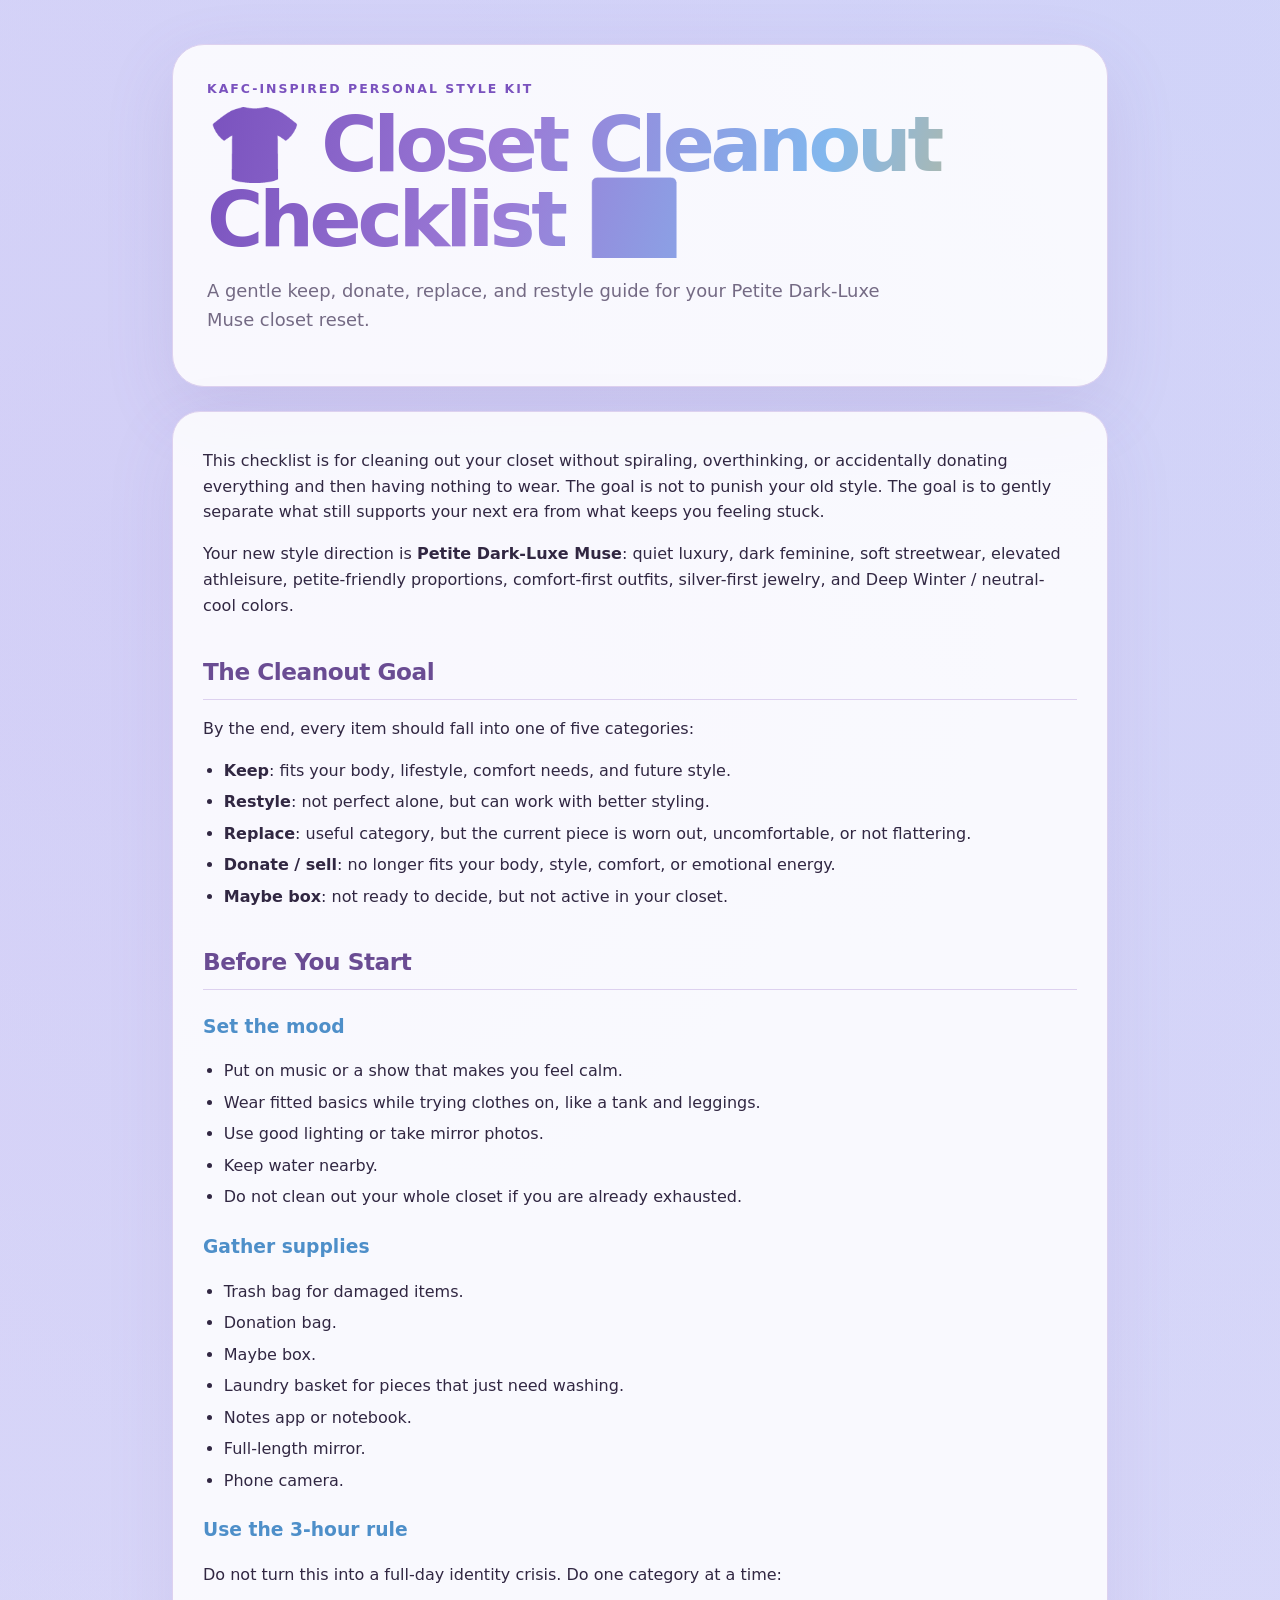
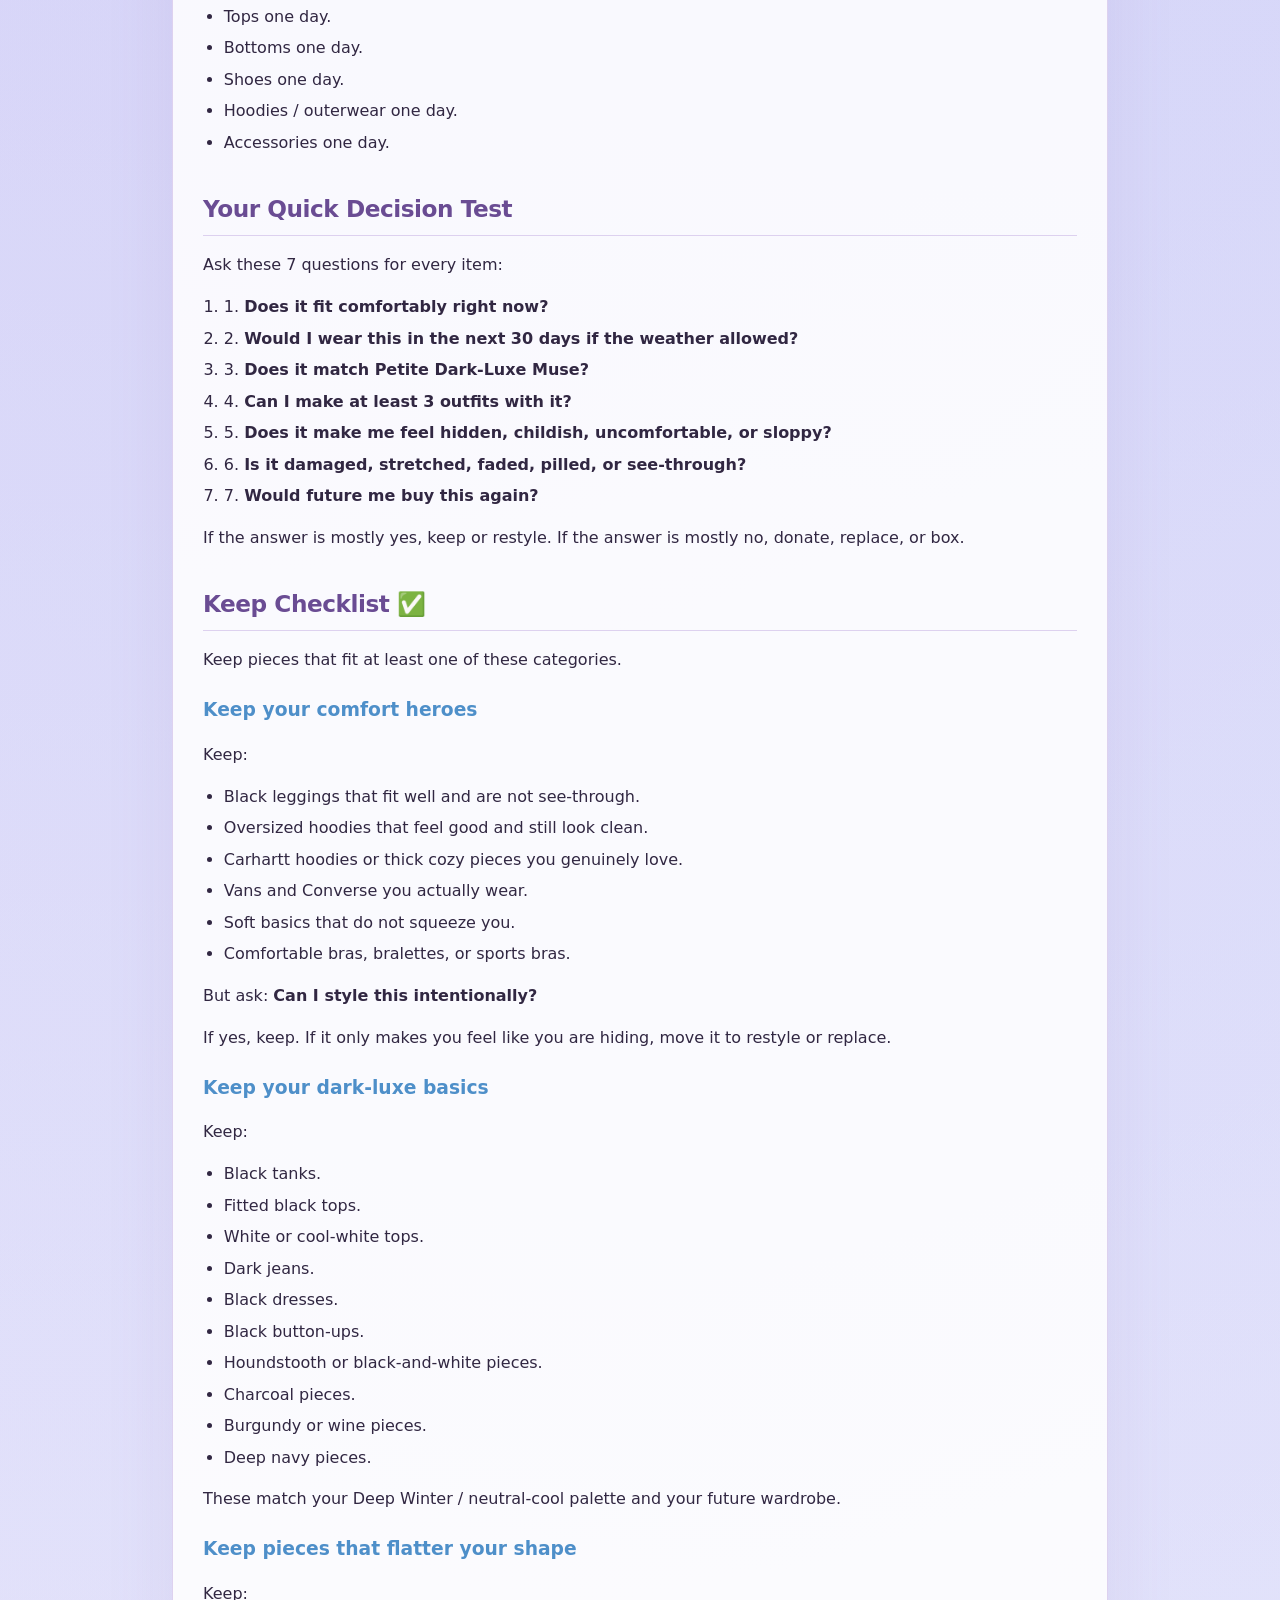
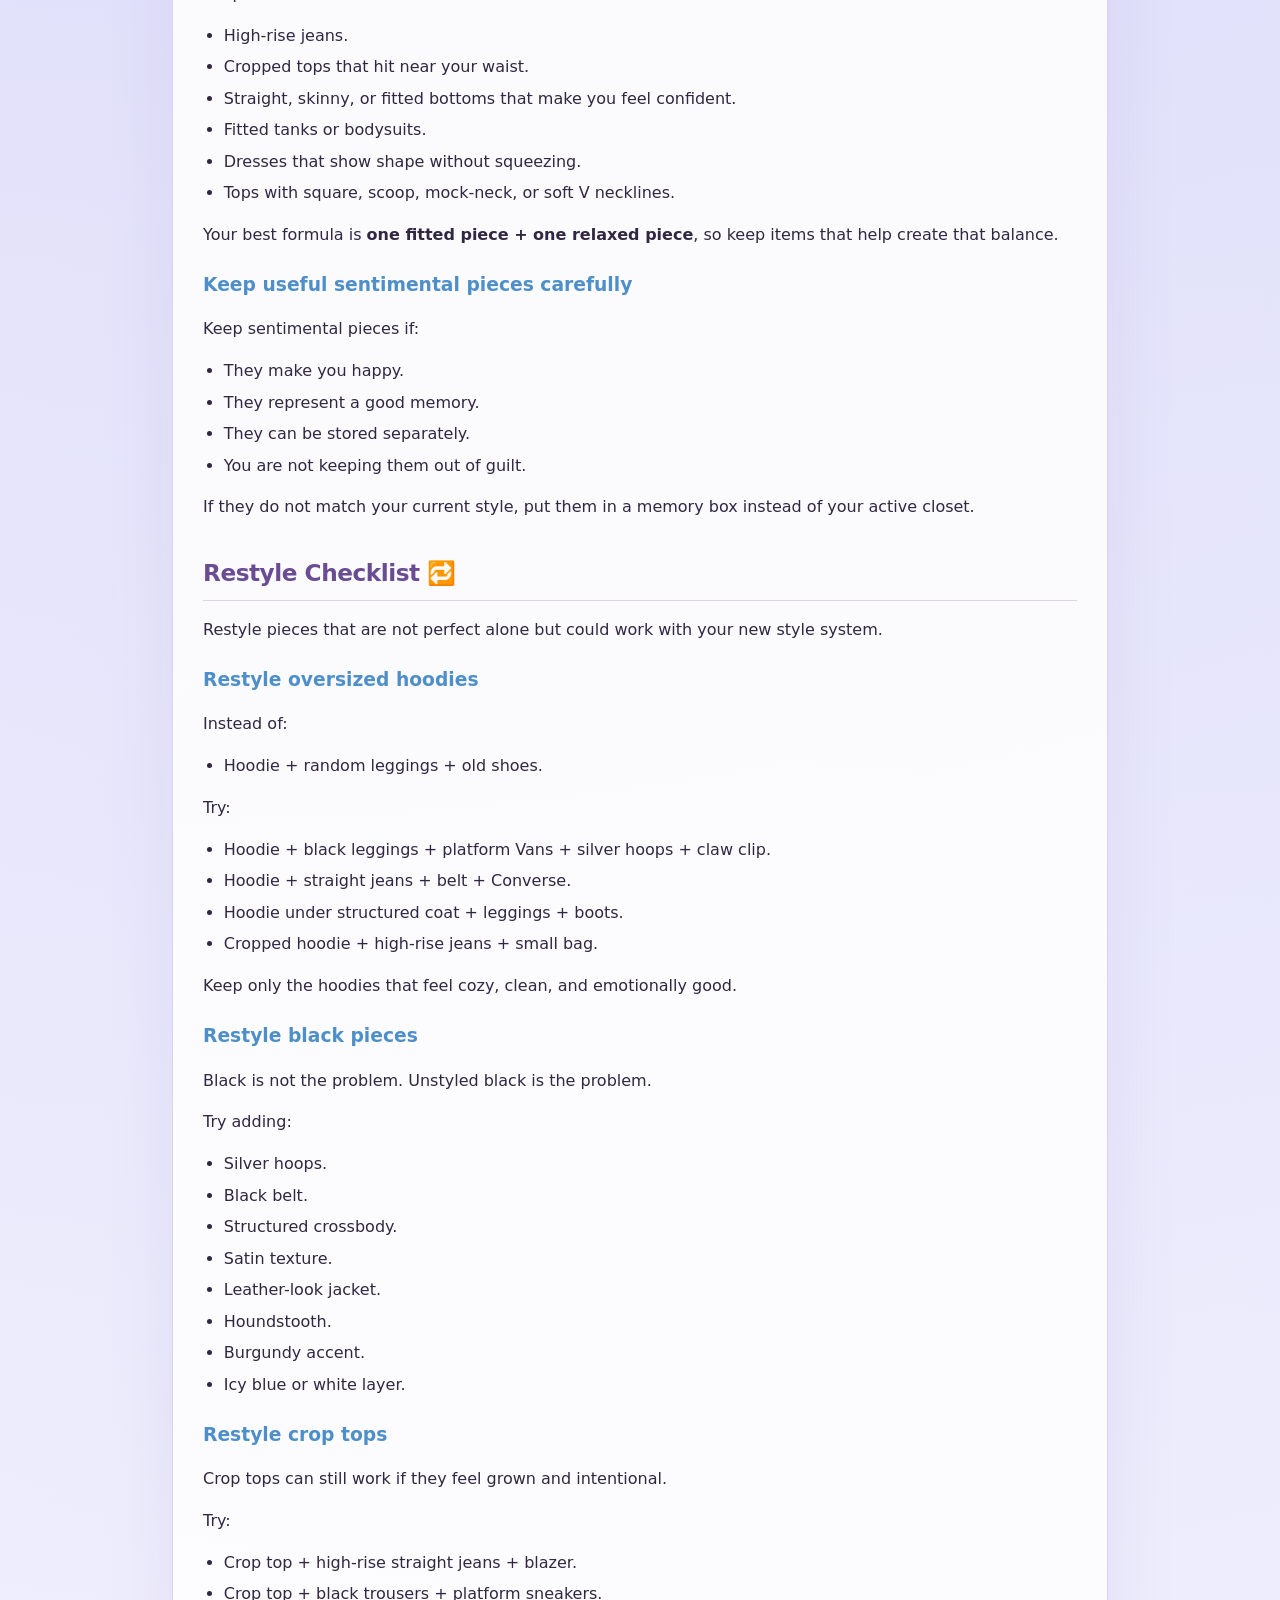
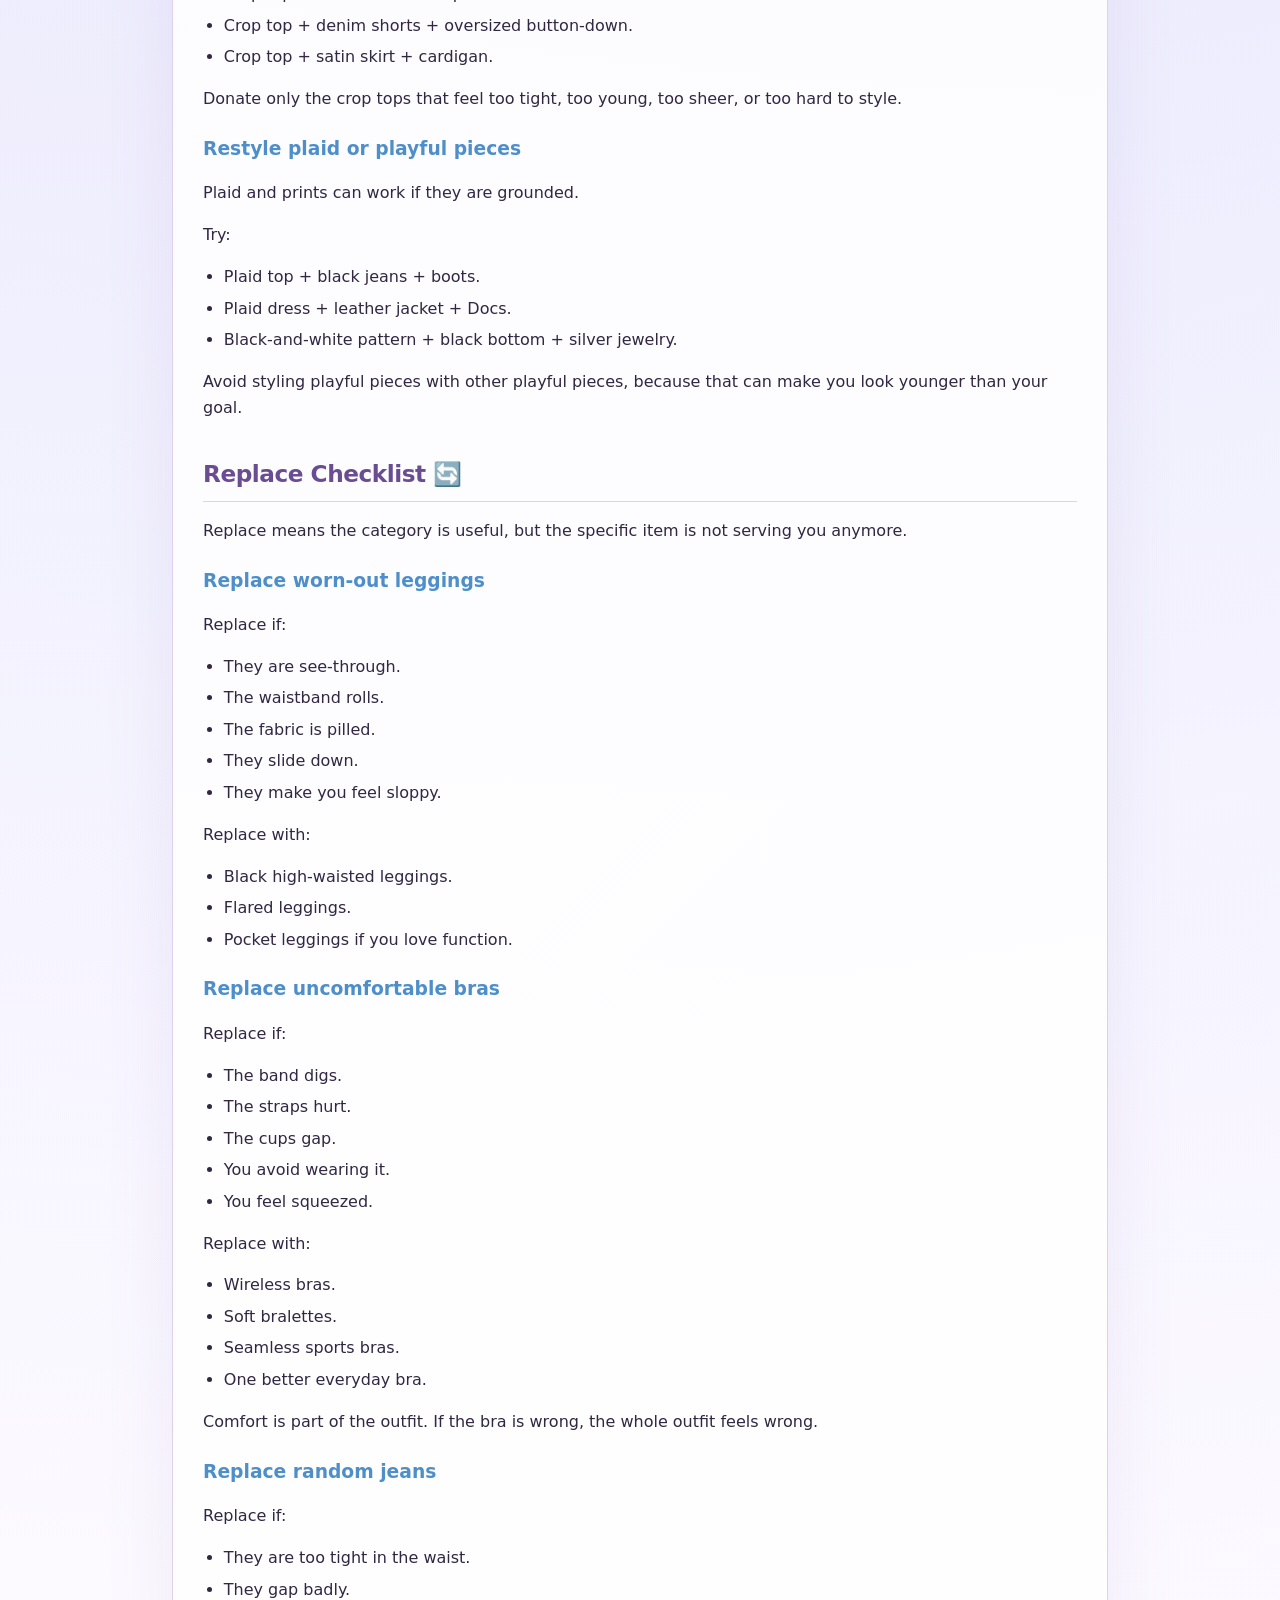
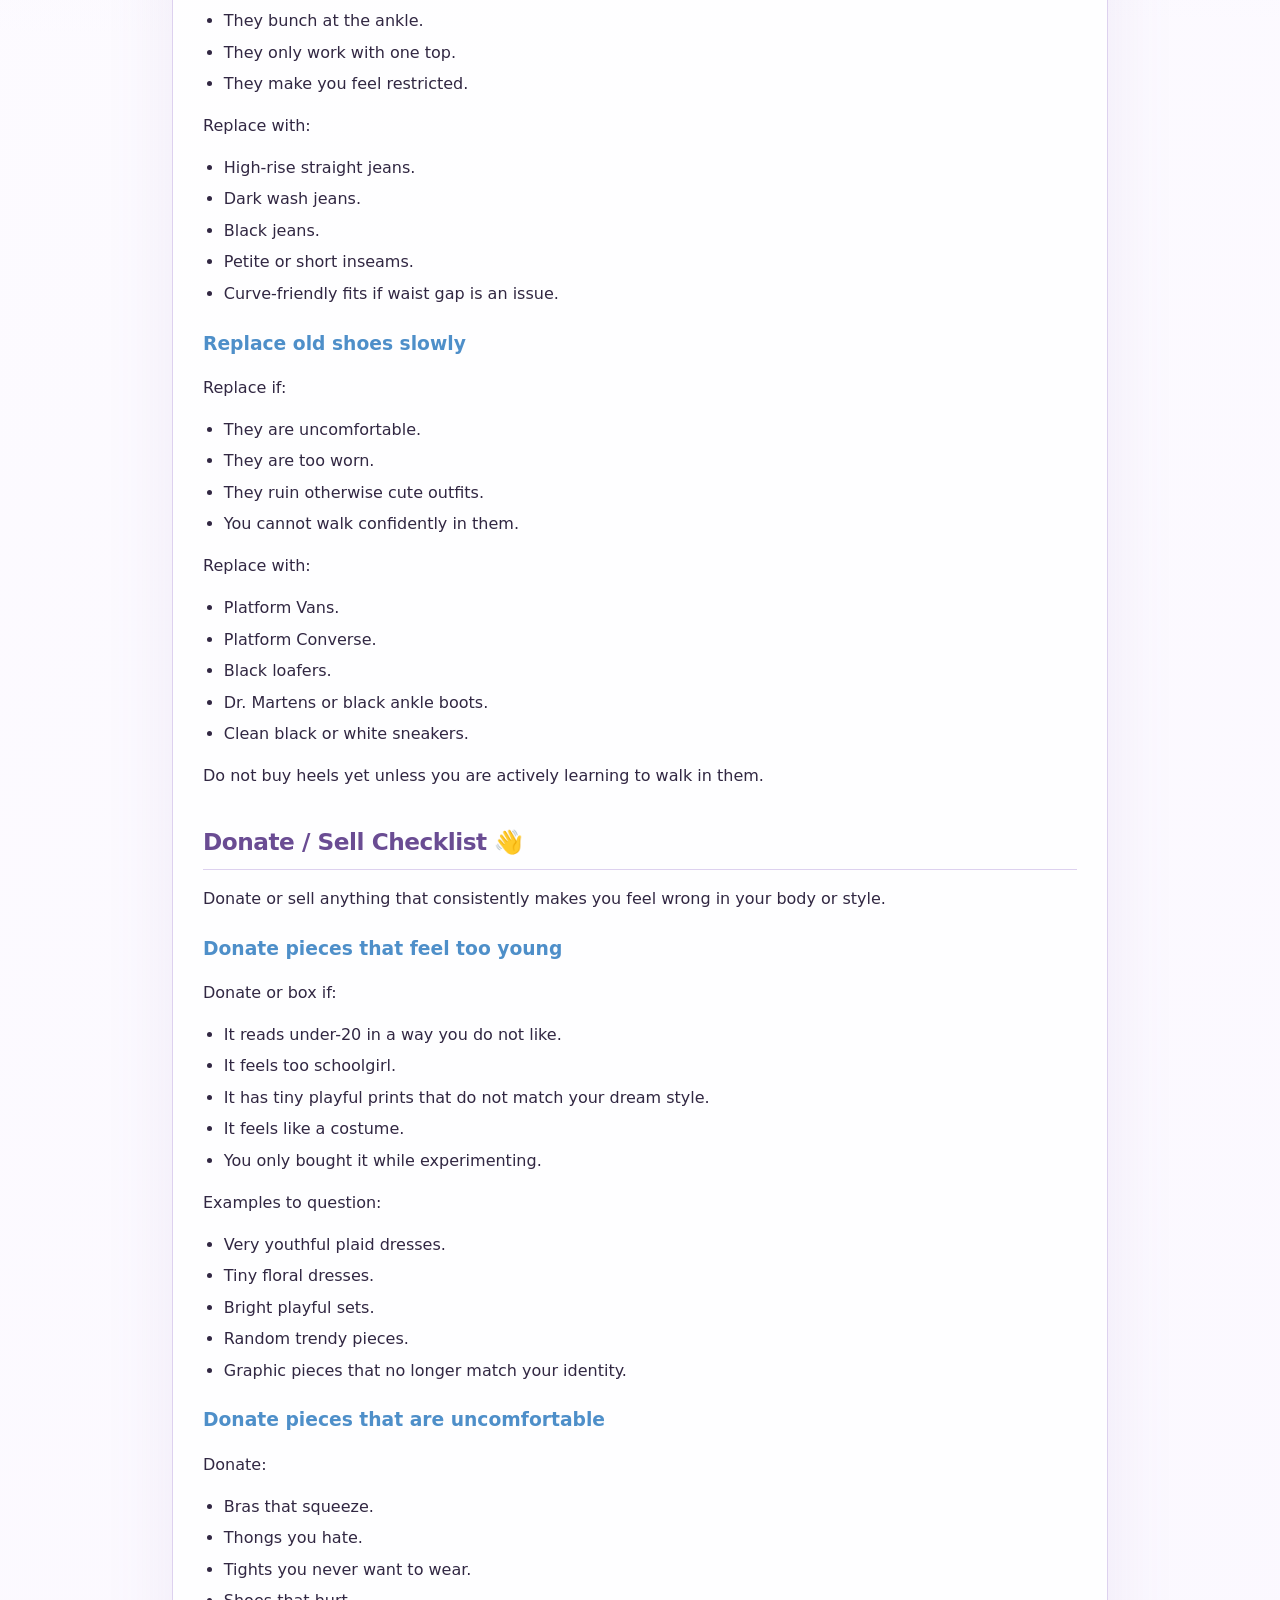
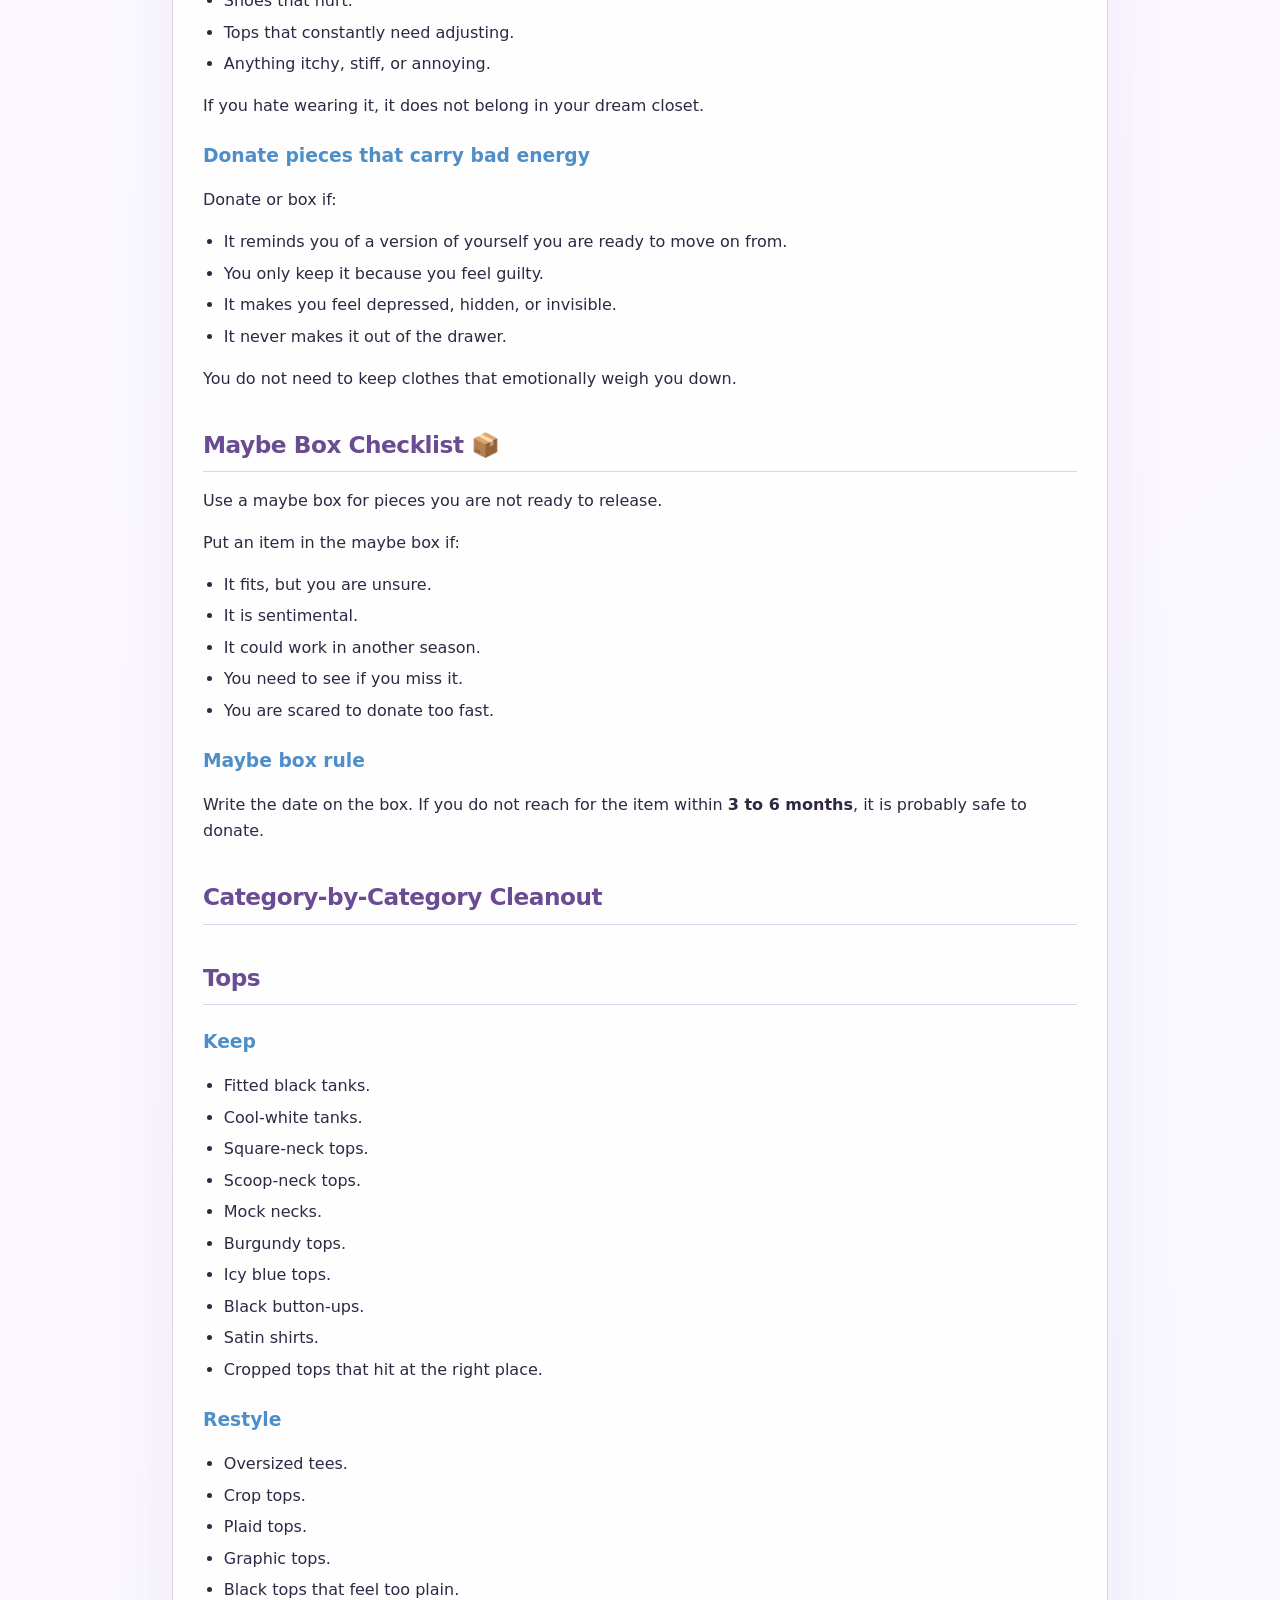
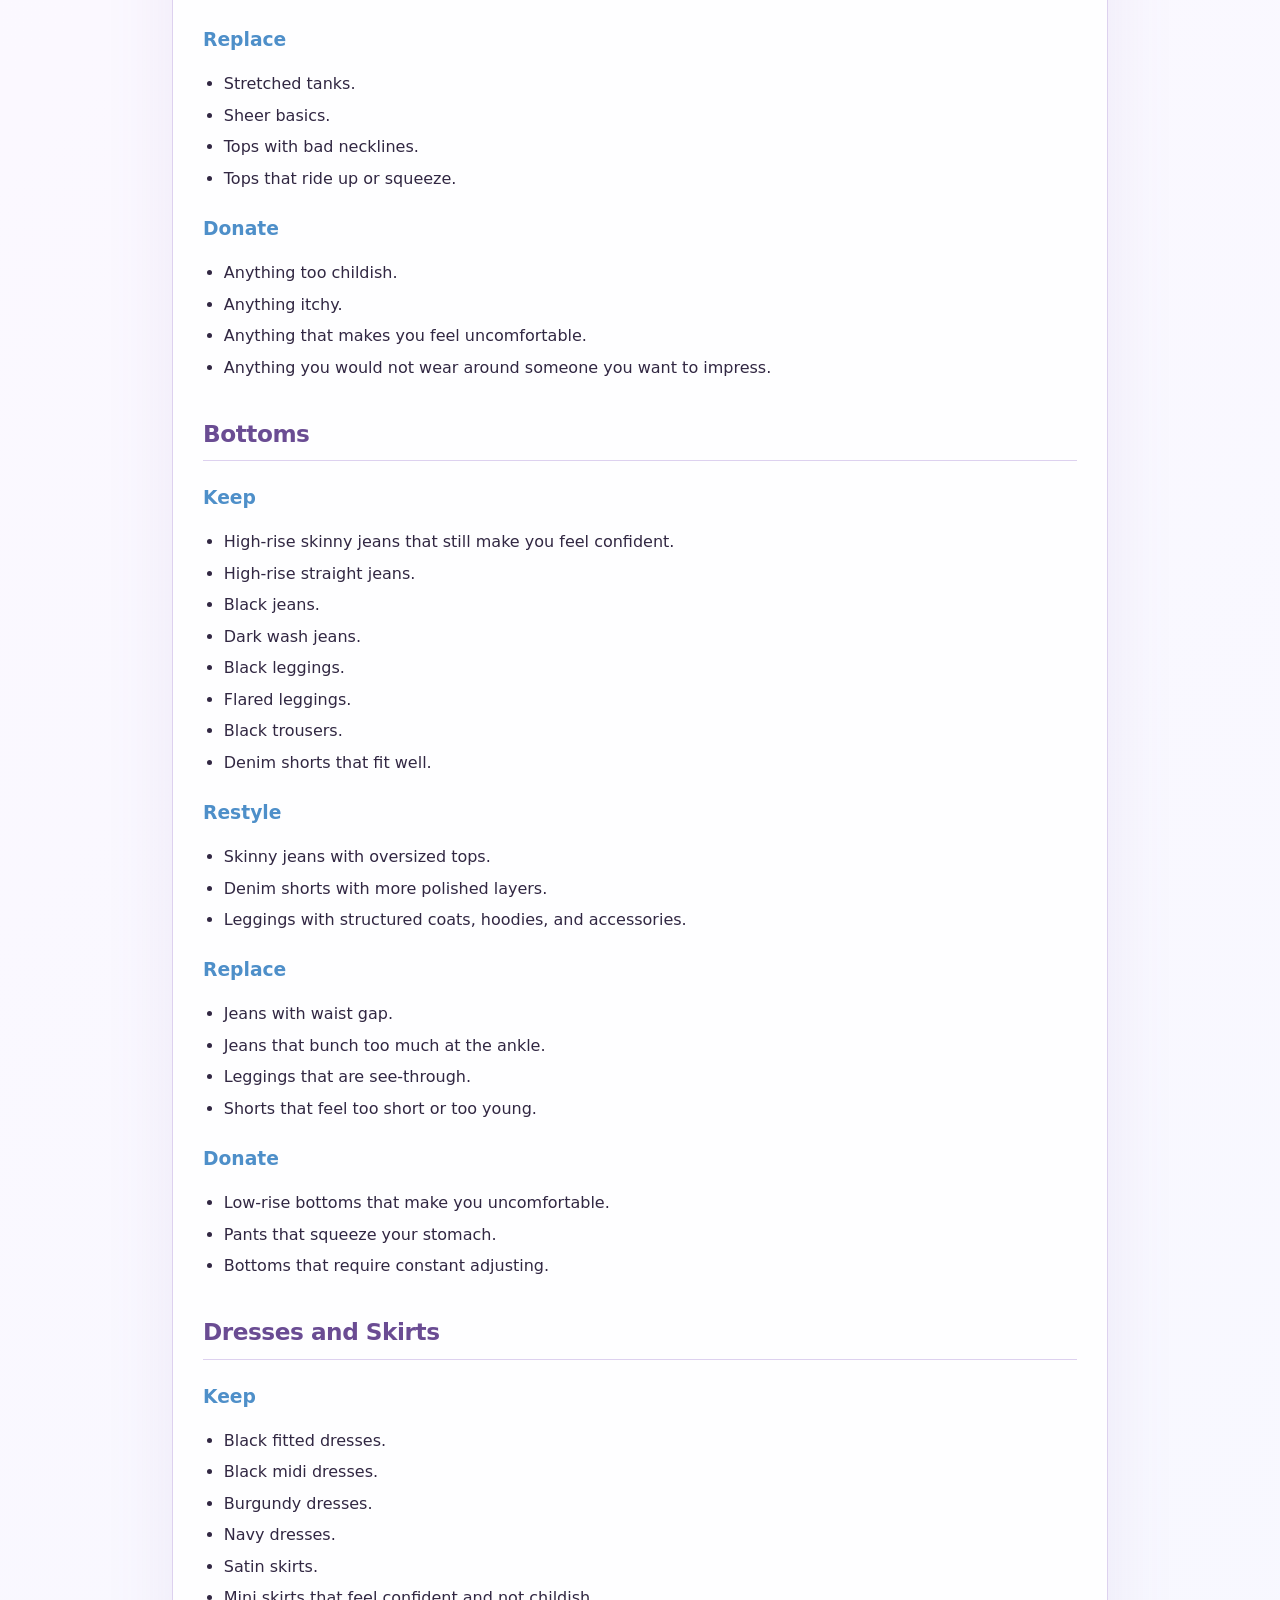
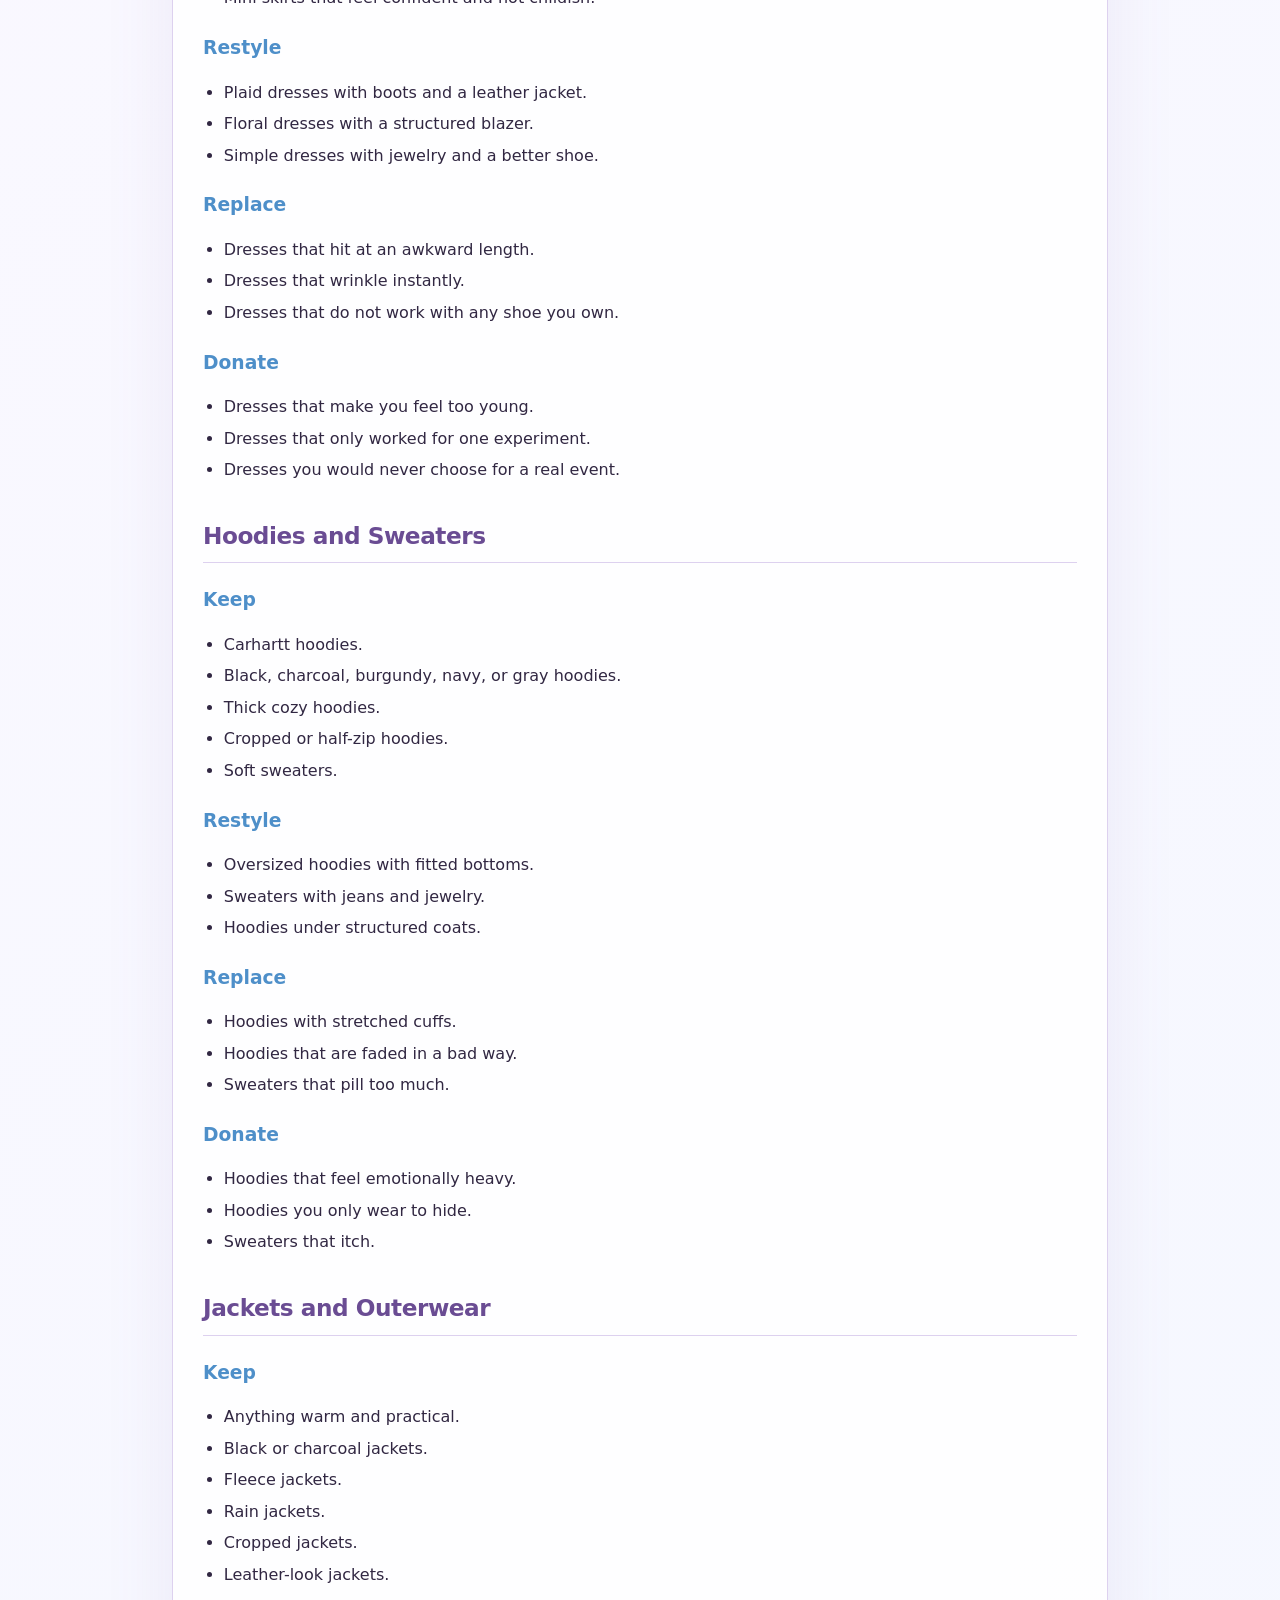
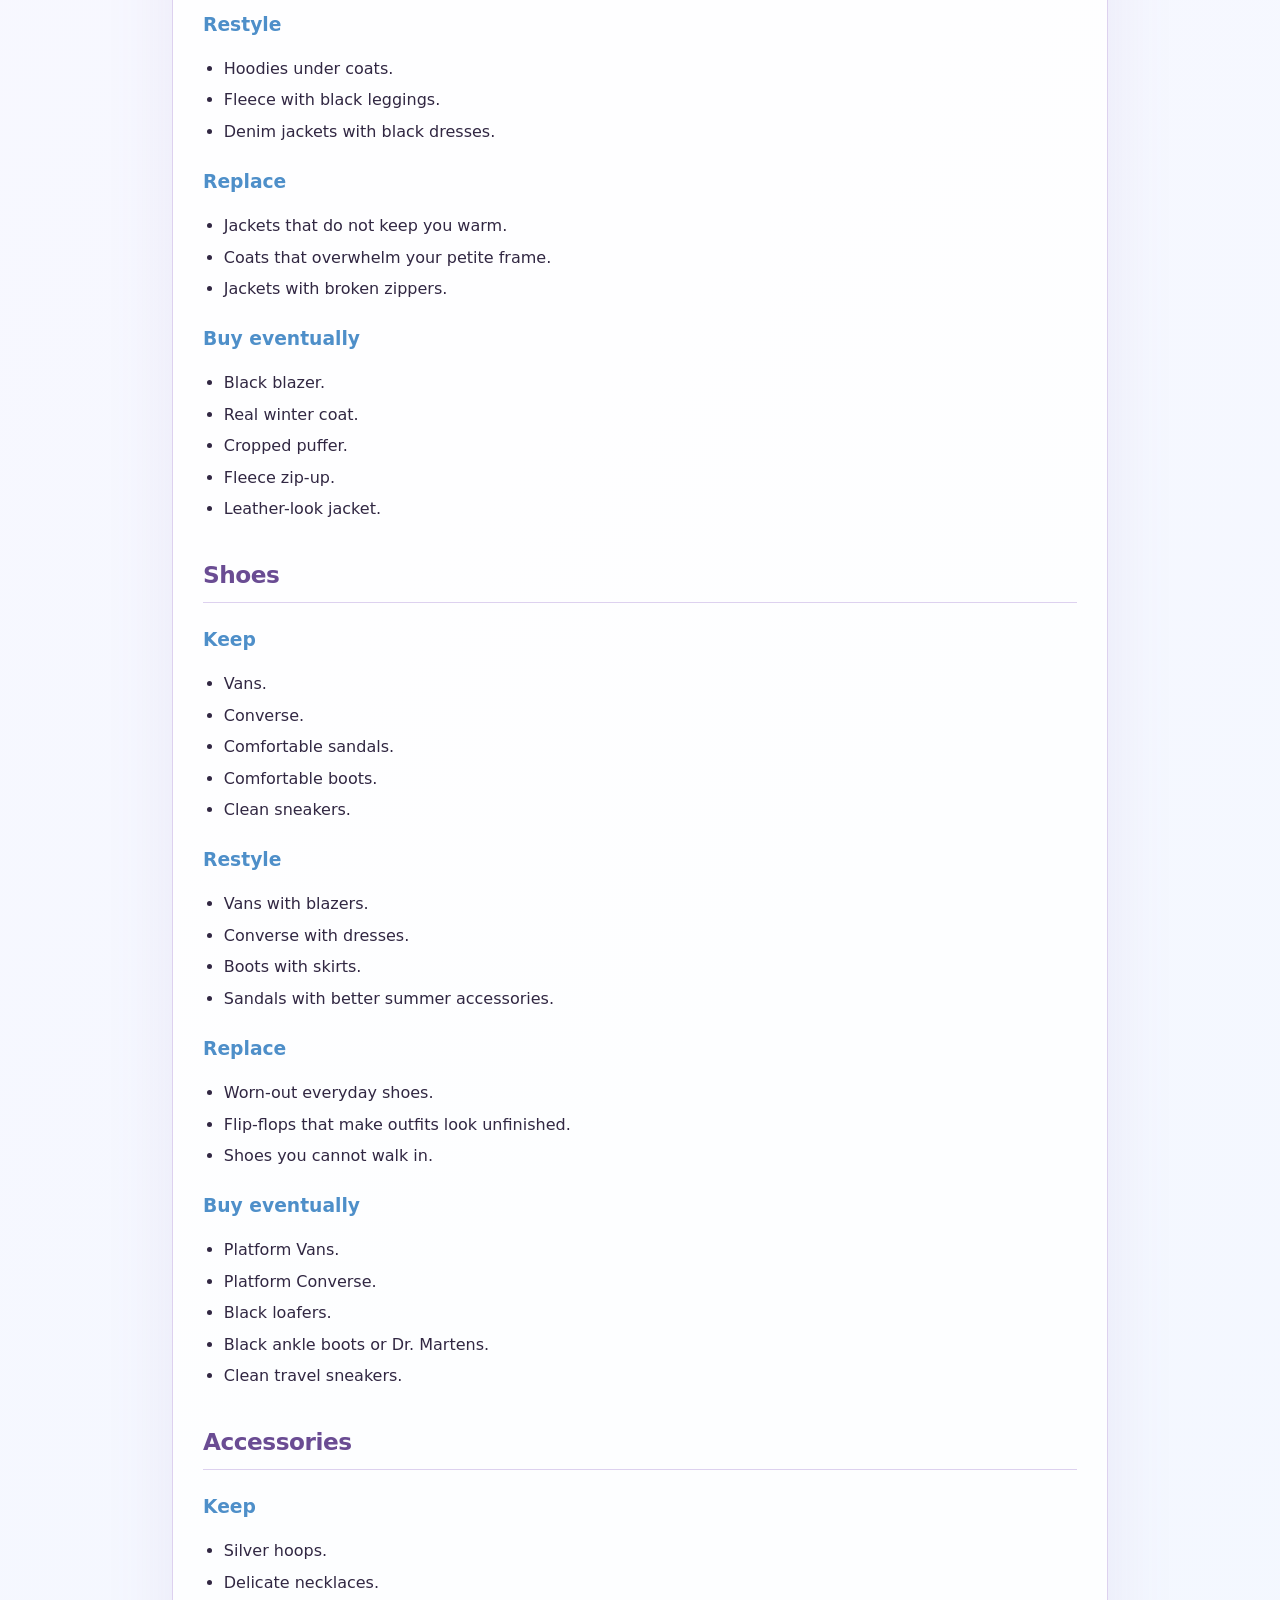
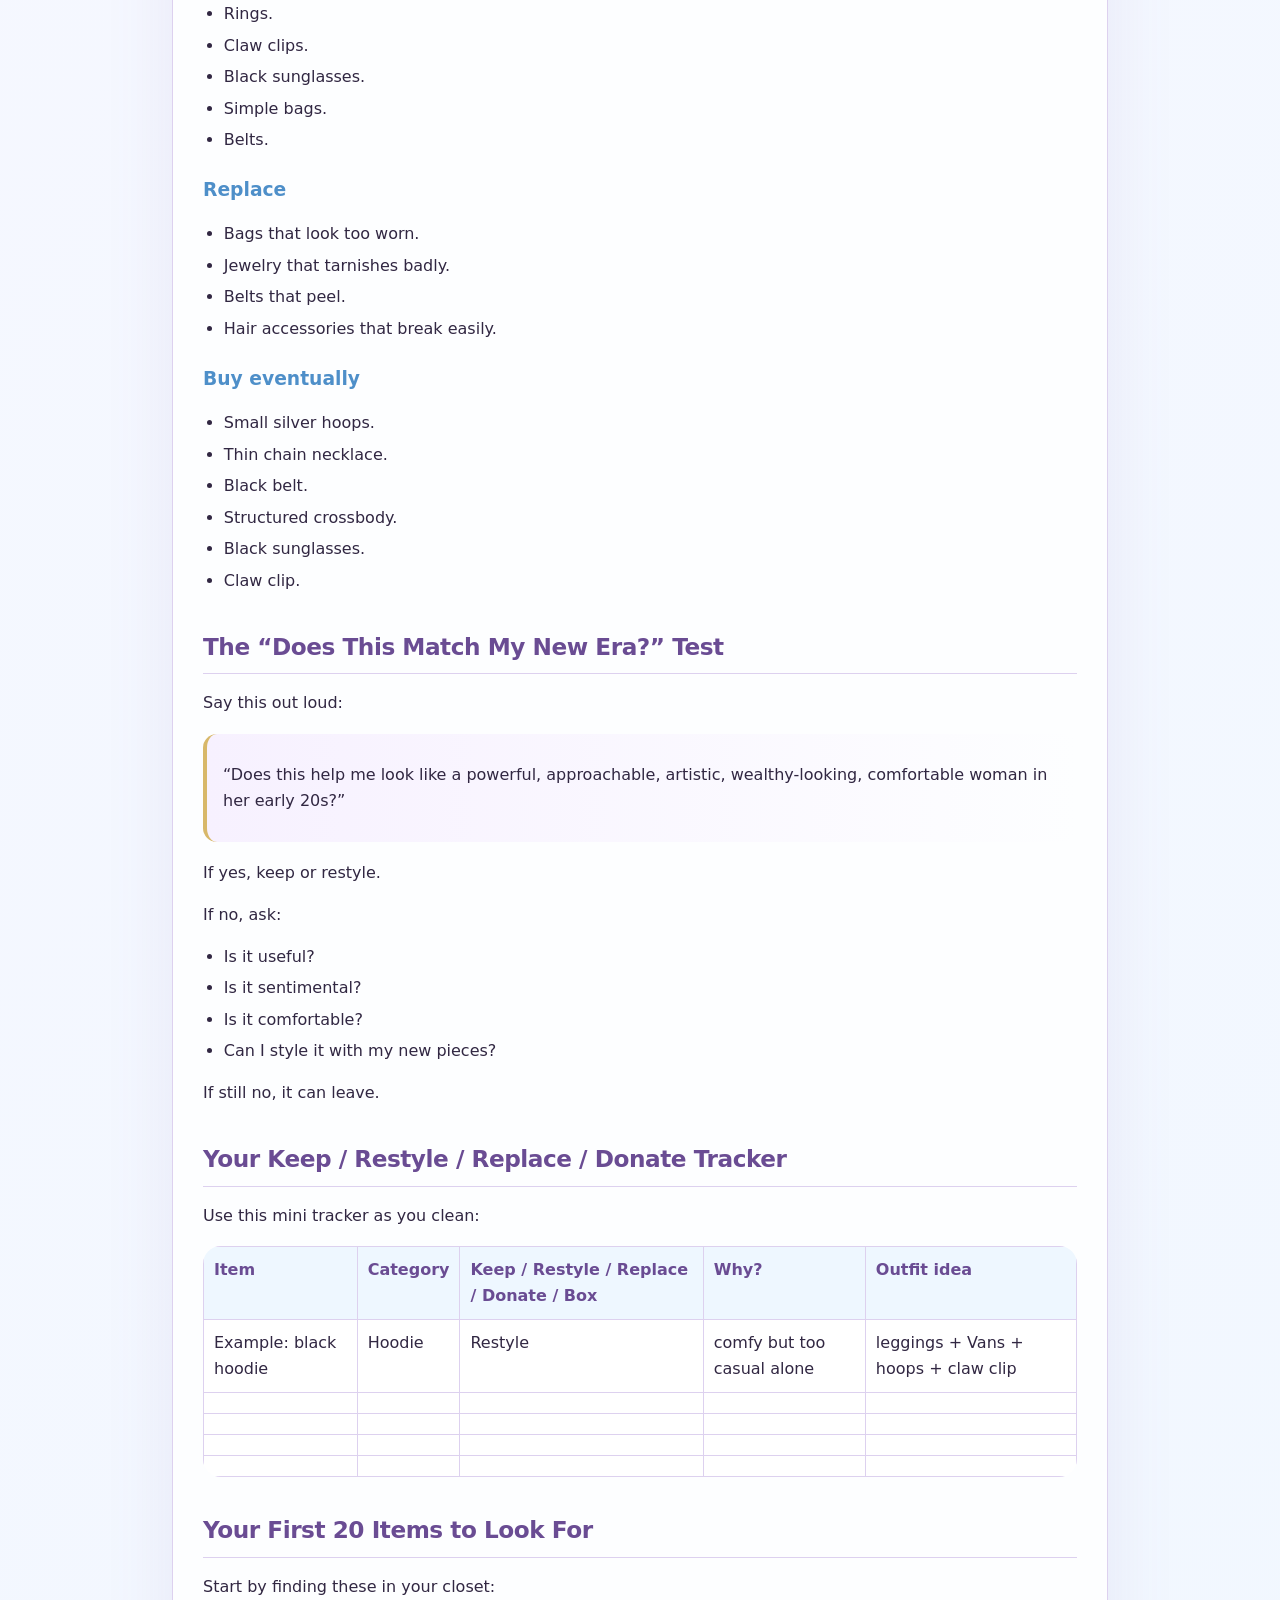
==== closet.html @ 79888f7a "first commit" ====
<!doctype html>
<html lang="en">
  <head>
    <meta charset="utf-8" />
    <meta name="viewport" content="width=device-width, initial-scale=1" />
    <title>👕 Closet Cleanout Checklist ✅</title>
    <link rel="stylesheet" href="./closet.css" />
  </head>
  <body>
    <div class="wrap">
      <header class="hero">
        <div class="kicker">KAFC-inspired personal style kit</div>
        <h1>👕 Closet Cleanout Checklist ✅</h1>
        <p class="subtitle">
          A gentle keep, donate, replace, and restyle guide for your Petite
          Dark-Luxe Muse closet reset.
        </p>
      </header>
      <main>
        <h1>Petite Dark-Luxe Muse Closet Cleanout Checklist 🖤✨</h1>
        <p>
          This checklist is for cleaning out your closet without spiraling,
          overthinking, or accidentally donating everything and then having
          nothing to wear. The goal is not to punish your old style. The goal is
          to gently separate what still supports your next era from what keeps
          you feeling stuck.
        </p>
        <p>
          Your new style direction is <strong>Petite Dark-Luxe Muse</strong>:
          quiet luxury, dark feminine, soft streetwear, elevated athleisure,
          petite-friendly proportions, comfort-first outfits, silver-first
          jewelry, and Deep Winter / neutral-cool colors.
        </p>
        <h2>The Cleanout Goal</h2>
        <p>By the end, every item should fall into one of five categories:</p>
        <ul>
          <li>
            <strong>Keep</strong>: fits your body, lifestyle, comfort needs, and
            future style.
          </li>
          <li>
            <strong>Restyle</strong>: not perfect alone, but can work with
            better styling.
          </li>
          <li>
            <strong>Replace</strong>: useful category, but the current piece is
            worn out, uncomfortable, or not flattering.
          </li>
          <li>
            <strong>Donate / sell</strong>: no longer fits your body, style,
            comfort, or emotional energy.
          </li>
          <li>
            <strong>Maybe box</strong>: not ready to decide, but not active in
            your closet.
          </li>
        </ul>
        <h2>Before You Start</h2>
        <h3>Set the mood</h3>
        <ul>
          <li>Put on music or a show that makes you feel calm.</li>
          <li>
            Wear fitted basics while trying clothes on, like a tank and
            leggings.
          </li>
          <li>Use good lighting or take mirror photos.</li>
          <li>Keep water nearby.</li>
          <li>
            Do not clean out your whole closet if you are already exhausted.
          </li>
        </ul>
        <h3>Gather supplies</h3>
        <ul>
          <li>Trash bag for damaged items.</li>
          <li>Donation bag.</li>
          <li>Maybe box.</li>
          <li>Laundry basket for pieces that just need washing.</li>
          <li>Notes app or notebook.</li>
          <li>Full-length mirror.</li>
          <li>Phone camera.</li>
        </ul>
        <h3>Use the 3-hour rule</h3>
        <p>
          Do not turn this into a full-day identity crisis. Do one category at a
          time:
        </p>
        <ul>
          <li>Tops one day.</li>
          <li>Bottoms one day.</li>
          <li>Shoes one day.</li>
          <li>Hoodies / outerwear one day.</li>
          <li>Accessories one day.</li>
        </ul>
        <h2>Your Quick Decision Test</h2>
        <p>Ask these 7 questions for every item:</p>
        <ol>
          <li>1. <strong>Does it fit comfortably right now?</strong></li>
          <li>
            2.
            <strong
              >Would I wear this in the next 30 days if the weather
              allowed?</strong
            >
          </li>
          <li>3. <strong>Does it match Petite Dark-Luxe Muse?</strong></li>
          <li>4. <strong>Can I make at least 3 outfits with it?</strong></li>
          <li>
            5.
            <strong
              >Does it make me feel hidden, childish, uncomfortable, or
              sloppy?</strong
            >
          </li>
          <li>
            6.
            <strong
              >Is it damaged, stretched, faded, pilled, or see-through?</strong
            >
          </li>
          <li>7. <strong>Would future me buy this again?</strong></li>
        </ol>
        <p>
          If the answer is mostly yes, keep or restyle. If the answer is mostly
          no, donate, replace, or box.
        </p>
        <h2>Keep Checklist ✅</h2>
        <p>Keep pieces that fit at least one of these categories.</p>
        <h3>Keep your comfort heroes</h3>
        <p>Keep:</p>
        <ul>
          <li>Black leggings that fit well and are not see-through.</li>
          <li>Oversized hoodies that feel good and still look clean.</li>
          <li>Carhartt hoodies or thick cozy pieces you genuinely love.</li>
          <li>Vans and Converse you actually wear.</li>
          <li>Soft basics that do not squeeze you.</li>
          <li>Comfortable bras, bralettes, or sports bras.</li>
        </ul>
        <p>But ask: <strong>Can I style this intentionally?</strong></p>
        <p>
          If yes, keep. If it only makes you feel like you are hiding, move it
          to restyle or replace.
        </p>
        <h3>Keep your dark-luxe basics</h3>
        <p>Keep:</p>
        <ul>
          <li>Black tanks.</li>
          <li>Fitted black tops.</li>
          <li>White or cool-white tops.</li>
          <li>Dark jeans.</li>
          <li>Black dresses.</li>
          <li>Black button-ups.</li>
          <li>Houndstooth or black-and-white pieces.</li>
          <li>Charcoal pieces.</li>
          <li>Burgundy or wine pieces.</li>
          <li>Deep navy pieces.</li>
        </ul>
        <p>
          These match your Deep Winter / neutral-cool palette and your future
          wardrobe.
        </p>
        <h3>Keep pieces that flatter your shape</h3>
        <p>Keep:</p>
        <ul>
          <li>High-rise jeans.</li>
          <li>Cropped tops that hit near your waist.</li>
          <li>
            Straight, skinny, or fitted bottoms that make you feel confident.
          </li>
          <li>Fitted tanks or bodysuits.</li>
          <li>Dresses that show shape without squeezing.</li>
          <li>Tops with square, scoop, mock-neck, or soft V necklines.</li>
        </ul>
        <p>
          Your best formula is
          <strong>one fitted piece + one relaxed piece</strong>, so keep items
          that help create that balance.
        </p>
        <h3>Keep useful sentimental pieces carefully</h3>
        <p>Keep sentimental pieces if:</p>
        <ul>
          <li>They make you happy.</li>
          <li>They represent a good memory.</li>
          <li>They can be stored separately.</li>
          <li>You are not keeping them out of guilt.</li>
        </ul>
        <p>
          If they do not match your current style, put them in a memory box
          instead of your active closet.
        </p>
        <h2>Restyle Checklist 🔁</h2>
        <p>
          Restyle pieces that are not perfect alone but could work with your new
          style system.
        </p>
        <h3>Restyle oversized hoodies</h3>
        <p>Instead of:</p>
        <ul>
          <li>Hoodie + random leggings + old shoes.</li>
        </ul>
        <p>Try:</p>
        <ul>
          <li>
            Hoodie + black leggings + platform Vans + silver hoops + claw clip.
          </li>
          <li>Hoodie + straight jeans + belt + Converse.</li>
          <li>Hoodie under structured coat + leggings + boots.</li>
          <li>Cropped hoodie + high-rise jeans + small bag.</li>
        </ul>
        <p>
          Keep only the hoodies that feel cozy, clean, and emotionally good.
        </p>
        <h3>Restyle black pieces</h3>
        <p>Black is not the problem. Unstyled black is the problem.</p>
        <p>Try adding:</p>
        <ul>
          <li>Silver hoops.</li>
          <li>Black belt.</li>
          <li>Structured crossbody.</li>
          <li>Satin texture.</li>
          <li>Leather-look jacket.</li>
          <li>Houndstooth.</li>
          <li>Burgundy accent.</li>
          <li>Icy blue or white layer.</li>
        </ul>
        <h3>Restyle crop tops</h3>
        <p>Crop tops can still work if they feel grown and intentional.</p>
        <p>Try:</p>
        <ul>
          <li>Crop top + high-rise straight jeans + blazer.</li>
          <li>Crop top + black trousers + platform sneakers.</li>
          <li>Crop top + denim shorts + oversized button-down.</li>
          <li>Crop top + satin skirt + cardigan.</li>
        </ul>
        <p>
          Donate only the crop tops that feel too tight, too young, too sheer,
          or too hard to style.
        </p>
        <h3>Restyle plaid or playful pieces</h3>
        <p>Plaid and prints can work if they are grounded.</p>
        <p>Try:</p>
        <ul>
          <li>Plaid top + black jeans + boots.</li>
          <li>Plaid dress + leather jacket + Docs.</li>
          <li>Black-and-white pattern + black bottom + silver jewelry.</li>
        </ul>
        <p>
          Avoid styling playful pieces with other playful pieces, because that
          can make you look younger than your goal.
        </p>
        <h2>Replace Checklist 🔄</h2>
        <p>
          Replace means the category is useful, but the specific item is not
          serving you anymore.
        </p>
        <h3>Replace worn-out leggings</h3>
        <p>Replace if:</p>
        <ul>
          <li>They are see-through.</li>
          <li>The waistband rolls.</li>
          <li>The fabric is pilled.</li>
          <li>They slide down.</li>
          <li>They make you feel sloppy.</li>
        </ul>
        <p>Replace with:</p>
        <ul>
          <li>Black high-waisted leggings.</li>
          <li>Flared leggings.</li>
          <li>Pocket leggings if you love function.</li>
        </ul>
        <h3>Replace uncomfortable bras</h3>
        <p>Replace if:</p>
        <ul>
          <li>The band digs.</li>
          <li>The straps hurt.</li>
          <li>The cups gap.</li>
          <li>You avoid wearing it.</li>
          <li>You feel squeezed.</li>
        </ul>
        <p>Replace with:</p>
        <ul>
          <li>Wireless bras.</li>
          <li>Soft bralettes.</li>
          <li>Seamless sports bras.</li>
          <li>One better everyday bra.</li>
        </ul>
        <p>
          Comfort is part of the outfit. If the bra is wrong, the whole outfit
          feels wrong.
        </p>
        <h3>Replace random jeans</h3>
        <p>Replace if:</p>
        <ul>
          <li>They are too tight in the waist.</li>
          <li>They gap badly.</li>
          <li>They bunch at the ankle.</li>
          <li>They only work with one top.</li>
          <li>They make you feel restricted.</li>
        </ul>
        <p>Replace with:</p>
        <ul>
          <li>High-rise straight jeans.</li>
          <li>Dark wash jeans.</li>
          <li>Black jeans.</li>
          <li>Petite or short inseams.</li>
          <li>Curve-friendly fits if waist gap is an issue.</li>
        </ul>
        <h3>Replace old shoes slowly</h3>
        <p>Replace if:</p>
        <ul>
          <li>They are uncomfortable.</li>
          <li>They are too worn.</li>
          <li>They ruin otherwise cute outfits.</li>
          <li>You cannot walk confidently in them.</li>
        </ul>
        <p>Replace with:</p>
        <ul>
          <li>Platform Vans.</li>
          <li>Platform Converse.</li>
          <li>Black loafers.</li>
          <li>Dr. Martens or black ankle boots.</li>
          <li>Clean black or white sneakers.</li>
        </ul>
        <p>
          Do not buy heels yet unless you are actively learning to walk in them.
        </p>
        <h2>Donate / Sell Checklist 👋</h2>
        <p>
          Donate or sell anything that consistently makes you feel wrong in your
          body or style.
        </p>
        <h3>Donate pieces that feel too young</h3>
        <p>Donate or box if:</p>
        <ul>
          <li>It reads under-20 in a way you do not like.</li>
          <li>It feels too schoolgirl.</li>
          <li>
            It has tiny playful prints that do not match your dream style.
          </li>
          <li>It feels like a costume.</li>
          <li>You only bought it while experimenting.</li>
        </ul>
        <p>Examples to question:</p>
        <ul>
          <li>Very youthful plaid dresses.</li>
          <li>Tiny floral dresses.</li>
          <li>Bright playful sets.</li>
          <li>Random trendy pieces.</li>
          <li>Graphic pieces that no longer match your identity.</li>
        </ul>
        <h3>Donate pieces that are uncomfortable</h3>
        <p>Donate:</p>
        <ul>
          <li>Bras that squeeze.</li>
          <li>Thongs you hate.</li>
          <li>Tights you never want to wear.</li>
          <li>Shoes that hurt.</li>
          <li>Tops that constantly need adjusting.</li>
          <li>Anything itchy, stiff, or annoying.</li>
        </ul>
        <p>If you hate wearing it, it does not belong in your dream closet.</p>
        <h3>Donate pieces that carry bad energy</h3>
        <p>Donate or box if:</p>
        <ul>
          <li>
            It reminds you of a version of yourself you are ready to move on
            from.
          </li>
          <li>You only keep it because you feel guilty.</li>
          <li>It makes you feel depressed, hidden, or invisible.</li>
          <li>It never makes it out of the drawer.</li>
        </ul>
        <p>You do not need to keep clothes that emotionally weigh you down.</p>
        <h2>Maybe Box Checklist 📦</h2>
        <p>Use a maybe box for pieces you are not ready to release.</p>
        <p>Put an item in the maybe box if:</p>
        <ul>
          <li>It fits, but you are unsure.</li>
          <li>It is sentimental.</li>
          <li>It could work in another season.</li>
          <li>You need to see if you miss it.</li>
          <li>You are scared to donate too fast.</li>
        </ul>
        <h3>Maybe box rule</h3>
        <p>
          Write the date on the box. If you do not reach for the item within
          <strong>3 to 6 months</strong>, it is probably safe to donate.
        </p>
        <h2>Category-by-Category Cleanout</h2>
        <h2>Tops</h2>
        <h3>Keep</h3>
        <ul>
          <li>Fitted black tanks.</li>
          <li>Cool-white tanks.</li>
          <li>Square-neck tops.</li>
          <li>Scoop-neck tops.</li>
          <li>Mock necks.</li>
          <li>Burgundy tops.</li>
          <li>Icy blue tops.</li>
          <li>Black button-ups.</li>
          <li>Satin shirts.</li>
          <li>Cropped tops that hit at the right place.</li>
        </ul>
        <h3>Restyle</h3>
        <ul>
          <li>Oversized tees.</li>
          <li>Crop tops.</li>
          <li>Plaid tops.</li>
          <li>Graphic tops.</li>
          <li>Black tops that feel too plain.</li>
        </ul>
        <h3>Replace</h3>
        <ul>
          <li>Stretched tanks.</li>
          <li>Sheer basics.</li>
          <li>Tops with bad necklines.</li>
          <li>Tops that ride up or squeeze.</li>
        </ul>
        <h3>Donate</h3>
        <ul>
          <li>Anything too childish.</li>
          <li>Anything itchy.</li>
          <li>Anything that makes you feel uncomfortable.</li>
          <li>
            Anything you would not wear around someone you want to impress.
          </li>
        </ul>
        <h2>Bottoms</h2>
        <h3>Keep</h3>
        <ul>
          <li>High-rise skinny jeans that still make you feel confident.</li>
          <li>High-rise straight jeans.</li>
          <li>Black jeans.</li>
          <li>Dark wash jeans.</li>
          <li>Black leggings.</li>
          <li>Flared leggings.</li>
          <li>Black trousers.</li>
          <li>Denim shorts that fit well.</li>
        </ul>
        <h3>Restyle</h3>
        <ul>
          <li>Skinny jeans with oversized tops.</li>
          <li>Denim shorts with more polished layers.</li>
          <li>Leggings with structured coats, hoodies, and accessories.</li>
        </ul>
        <h3>Replace</h3>
        <ul>
          <li>Jeans with waist gap.</li>
          <li>Jeans that bunch too much at the ankle.</li>
          <li>Leggings that are see-through.</li>
          <li>Shorts that feel too short or too young.</li>
        </ul>
        <h3>Donate</h3>
        <ul>
          <li>Low-rise bottoms that make you uncomfortable.</li>
          <li>Pants that squeeze your stomach.</li>
          <li>Bottoms that require constant adjusting.</li>
        </ul>
        <h2>Dresses and Skirts</h2>
        <h3>Keep</h3>
        <ul>
          <li>Black fitted dresses.</li>
          <li>Black midi dresses.</li>
          <li>Burgundy dresses.</li>
          <li>Navy dresses.</li>
          <li>Satin skirts.</li>
          <li>Mini skirts that feel confident and not childish.</li>
        </ul>
        <h3>Restyle</h3>
        <ul>
          <li>Plaid dresses with boots and a leather jacket.</li>
          <li>Floral dresses with a structured blazer.</li>
          <li>Simple dresses with jewelry and a better shoe.</li>
        </ul>
        <h3>Replace</h3>
        <ul>
          <li>Dresses that hit at an awkward length.</li>
          <li>Dresses that wrinkle instantly.</li>
          <li>Dresses that do not work with any shoe you own.</li>
        </ul>
        <h3>Donate</h3>
        <ul>
          <li>Dresses that make you feel too young.</li>
          <li>Dresses that only worked for one experiment.</li>
          <li>Dresses you would never choose for a real event.</li>
        </ul>
        <h2>Hoodies and Sweaters</h2>
        <h3>Keep</h3>
        <ul>
          <li>Carhartt hoodies.</li>
          <li>Black, charcoal, burgundy, navy, or gray hoodies.</li>
          <li>Thick cozy hoodies.</li>
          <li>Cropped or half-zip hoodies.</li>
          <li>Soft sweaters.</li>
        </ul>
        <h3>Restyle</h3>
        <ul>
          <li>Oversized hoodies with fitted bottoms.</li>
          <li>Sweaters with jeans and jewelry.</li>
          <li>Hoodies under structured coats.</li>
        </ul>
        <h3>Replace</h3>
        <ul>
          <li>Hoodies with stretched cuffs.</li>
          <li>Hoodies that are faded in a bad way.</li>
          <li>Sweaters that pill too much.</li>
        </ul>
        <h3>Donate</h3>
        <ul>
          <li>Hoodies that feel emotionally heavy.</li>
          <li>Hoodies you only wear to hide.</li>
          <li>Sweaters that itch.</li>
        </ul>
        <h2>Jackets and Outerwear</h2>
        <h3>Keep</h3>
        <ul>
          <li>Anything warm and practical.</li>
          <li>Black or charcoal jackets.</li>
          <li>Fleece jackets.</li>
          <li>Rain jackets.</li>
          <li>Cropped jackets.</li>
          <li>Leather-look jackets.</li>
        </ul>
        <h3>Restyle</h3>
        <ul>
          <li>Hoodies under coats.</li>
          <li>Fleece with black leggings.</li>
          <li>Denim jackets with black dresses.</li>
        </ul>
        <h3>Replace</h3>
        <ul>
          <li>Jackets that do not keep you warm.</li>
          <li>Coats that overwhelm your petite frame.</li>
          <li>Jackets with broken zippers.</li>
        </ul>
        <h3>Buy eventually</h3>
        <ul>
          <li>Black blazer.</li>
          <li>Real winter coat.</li>
          <li>Cropped puffer.</li>
          <li>Fleece zip-up.</li>
          <li>Leather-look jacket.</li>
        </ul>
        <h2>Shoes</h2>
        <h3>Keep</h3>
        <ul>
          <li>Vans.</li>
          <li>Converse.</li>
          <li>Comfortable sandals.</li>
          <li>Comfortable boots.</li>
          <li>Clean sneakers.</li>
        </ul>
        <h3>Restyle</h3>
        <ul>
          <li>Vans with blazers.</li>
          <li>Converse with dresses.</li>
          <li>Boots with skirts.</li>
          <li>Sandals with better summer accessories.</li>
        </ul>
        <h3>Replace</h3>
        <ul>
          <li>Worn-out everyday shoes.</li>
          <li>Flip-flops that make outfits look unfinished.</li>
          <li>Shoes you cannot walk in.</li>
        </ul>
        <h3>Buy eventually</h3>
        <ul>
          <li>Platform Vans.</li>
          <li>Platform Converse.</li>
          <li>Black loafers.</li>
          <li>Black ankle boots or Dr. Martens.</li>
          <li>Clean travel sneakers.</li>
        </ul>
        <h2>Accessories</h2>
        <h3>Keep</h3>
        <ul>
          <li>Silver hoops.</li>
          <li>Delicate necklaces.</li>
          <li>Rings.</li>
          <li>Claw clips.</li>
          <li>Black sunglasses.</li>
          <li>Simple bags.</li>
          <li>Belts.</li>
        </ul>
        <h3>Replace</h3>
        <ul>
          <li>Bags that look too worn.</li>
          <li>Jewelry that tarnishes badly.</li>
          <li>Belts that peel.</li>
          <li>Hair accessories that break easily.</li>
        </ul>
        <h3>Buy eventually</h3>
        <ul>
          <li>Small silver hoops.</li>
          <li>Thin chain necklace.</li>
          <li>Black belt.</li>
          <li>Structured crossbody.</li>
          <li>Black sunglasses.</li>
          <li>Claw clip.</li>
        </ul>
        <h2>The “Does This Match My New Era?” Test</h2>
        <p>Say this out loud:</p>
        <blockquote>
          <p>
            “Does this help me look like a powerful, approachable, artistic,
            wealthy-looking, comfortable woman in her early 20s?”
          </p>
        </blockquote>
        <p>If yes, keep or restyle.</p>
        <p>If no, ask:</p>
        <ul>
          <li>Is it useful?</li>
          <li>Is it sentimental?</li>
          <li>Is it comfortable?</li>
          <li>Can I style it with my new pieces?</li>
        </ul>
        <p>If still no, it can leave.</p>
        <h2>Your Keep / Restyle / Replace / Donate Tracker</h2>
        <p>Use this mini tracker as you clean:</p>
        <table>
          <thead>
            <tr>
              <th>Item</th>
              <th>Category</th>
              <th>Keep / Restyle / Replace / Donate / Box</th>
              <th>Why?</th>
              <th>Outfit idea</th>
            </tr>
          </thead>
          <tbody>
            <tr>
              <td>Example: black hoodie</td>
              <td>Hoodie</td>
              <td>Restyle</td>
              <td>comfy but too casual alone</td>
              <td>leggings + Vans + hoops + claw clip</td>
            </tr>
            <tr>
              <td></td>
              <td></td>
              <td></td>
              <td></td>
              <td></td>
            </tr>
            <tr>
              <td></td>
              <td></td>
              <td></td>
              <td></td>
              <td></td>
            </tr>
            <tr>
              <td></td>
              <td></td>
              <td></td>
              <td></td>
              <td></td>
            </tr>
            <tr>
              <td></td>
              <td></td>
              <td></td>
              <td></td>
              <td></td>
            </tr>
          </tbody>
        </table>
        <h2>Your First 20 Items to Look For</h2>
        <p>Start by finding these in your closet:</p>
        <ol>
          <li>1. Best black tank.</li>
          <li>2. Best white or light top.</li>
          <li>3. Favorite hoodie.</li>
          <li>4. Best leggings.</li>
          <li>5. Best skinny jeans.</li>
          <li>6. Any straight jeans.</li>
          <li>7. Best denim shorts.</li>
          <li>8. Best black dress.</li>
          <li>9. Any burgundy piece.</li>
          <li>10. Any navy piece.</li>
          <li>11. Any houndstooth or black-and-white pattern.</li>
          <li>12. Best Vans.</li>
          <li>13. Best Converse.</li>
          <li>14. Best sandals.</li>
          <li>15. Any boots.</li>
          <li>16. Any blazer or structured jacket.</li>
          <li>17. Any satin-looking piece.</li>
          <li>18. Any cardigan.</li>
          <li>19. Any belt.</li>
          <li>20. Any jewelry you actually wear.</li>
        </ol>
        <p>These become your starter wardrobe before buying anything new.</p>
        <h2>Red Flag Phrases</h2>
        <p>If you hear yourself say these, pause:</p>
        <ul>
          <li>“Maybe one day.”</li>
          <li>“It was expensive.”</li>
          <li>“I should like this.”</li>
          <li>“It might fit later.”</li>
          <li>“I only hate it because I don’t know how to style it.”</li>
          <li>
            “I wore this during a bad time, but I guess it is still useful.”
          </li>
        </ul>
        <p>Sometimes those items go in the maybe box. Sometimes they go.</p>
        <h2>Green Flag Phrases</h2>
        <p>These are signs to keep something:</p>
        <ul>
          <li>“I feel like myself in this.”</li>
          <li>“This is comfortable and cute.”</li>
          <li>“I can wear this with at least three things.”</li>
          <li>“This helps me look more intentional.”</li>
          <li>“I would buy this again.”</li>
          <li>“This fits the woman I’m becoming.”</li>
        </ul>
        <h2>Your Cleanout Order</h2>
        <p>Use this order so it does not get chaotic:</p>
        <ol>
          <li>
            1. <strong>Laundry first</strong>: do not judge dirty clothes.
          </li>
          <li>2. <strong>Shoes</strong>: fastest category.</li>
          <li>3. <strong>Accessories</strong>: easy wins.</li>
          <li>4. <strong>Tops</strong>: most important for outfit variety.</li>
          <li>5. <strong>Bottoms</strong>: try on carefully.</li>
          <li>6. <strong>Dresses and skirts</strong>: decide by occasion.</li>
          <li>
            7. <strong>Hoodies and sweaters</strong>: keep comfort, remove
            hiding pieces.
          </li>
          <li>
            8. <strong>Outerwear</strong>: identify what you need for Michigan.
          </li>
          <li>9. <strong>Underwear and bras</strong>: comfort reset.</li>
          <li>10. <strong>Maybe box</strong>: close it and revisit later.</li>
        </ol>
        <h2>Final Closet Setup</h2>
        <p>Organize your closet by outfit usefulness, not just category.</p>
        <h3>Front of closet</h3>
        <ul>
          <li>Black tanks.</li>
          <li>White / icy basics.</li>
          <li>Favorite jeans.</li>
          <li>Leggings.</li>
          <li>Hoodie.</li>
          <li>Blazer or structured layer.</li>
          <li>Go-to shoes.</li>
        </ul>
        <h3>Middle of closet</h3>
        <ul>
          <li>Seasonal pieces.</li>
          <li>Dresses.</li>
          <li>Skirts.</li>
          <li>Satin shirts.</li>
          <li>Sweaters.</li>
        </ul>
        <h3>Back of closet</h3>
        <ul>
          <li>Special occasion.</li>
          <li>Sentimental.</li>
          <li>Experimental pieces.</li>
          <li>Maybe items.</li>
        </ul>
        <h2>The Emotional Rule 🥰</h2>
        <p>
          Your clothes should not make you feel judged by your past self. They
          should support your next self.
        </p>
        <p>
          Keep what helps you feel comfortable, powerful, feminine, creative,
          warm, and ready. Release what makes you feel hidden, uncomfortable,
          too young, or disconnected from the woman you are becoming.
        </p>
      </main>
    </div>
  </body>
</html>
---- closet.css ----
:root {
  --ink: #312742;
  --muted: #746a84;
  --lav: #9b7ad6;
  --lav-soft: #f7f1ff;
  --blue: #82b8ee;
  --blue-soft: #eef7ff;
  --gold: #d8b86a;
  --line: #ddd1ef;
  --paper: rgba(255, 255, 255, 0.86);
}
* {
  box-sizing: border-box;
}
body {
  margin: 0;
  font-family:
    Inter,
    ui-sans-serif,
    system-ui,
    -apple-system,
    BlinkMacSystemFont,
    "Segoe UI",
    sans-serif;
  color: var(--ink);
  background:
    radial-gradient(
      circle at 12% 3%,
      rgba(190, 160, 235, 0.42),
      transparent 32%
    ),
    radial-gradient(
      circle at 92% 0%,
      rgba(154, 207, 255, 0.36),
      transparent 34%
    ),
    linear-gradient(135deg, #ffffff 0%, #fbf8ff 48%, #eef7ff 100%);
  line-height: 1.62;
}
.wrap {
  max-width: 980px;
  margin: 0 auto;
  padding: 44px 22px 72px;
}
.hero {
  background: var(--paper);
  border: 1px solid var(--line);
  border-radius: 32px;
  padding: 34px;
  box-shadow: 0 24px 70px rgba(126, 96, 170, 0.14);
  margin-bottom: 24px;
}
.kicker {
  color: #7a52be;
  font-weight: 800;
  letter-spacing: 0.16em;
  font-size: 0.78rem;
  text-transform: uppercase;
}
h1 {
  font-size: clamp(2.3rem, 6vw, 5rem);
  line-height: 0.98;
  margin: 8px 0 14px;
  letter-spacing: -0.055em;
  background: linear-gradient(
    105deg,
    #7a52be,
    #9b7ad6 34%,
    #82b8ee 70%,
    #d8b86a
  );
  -webkit-background-clip: text;
  background-clip: text;
  color: transparent;
}
.subtitle {
  color: var(--muted);
  font-size: 1.12rem;
  max-width: 720px;
}
main {
  background: var(--paper);
  border: 1px solid var(--line);
  border-radius: 28px;
  padding: 20px 30px 36px;
  box-shadow: 0 24px 70px rgba(126, 96, 170, 0.1);
}
main h1 {
  display: none;
}
h2 {
  margin: 34px 0 12px;
  color: #6a4c93;
  font-size: 1.45rem;
  letter-spacing: -0.02em;
  padding-bottom: 8px;
  border-bottom: 1px solid var(--line);
}
h3 {
  margin: 22px 0 8px;
  color: #4e8fc9;
}
p,
li {
  font-size: 1rem;
}
a {
  color: #6a4c93;
  font-weight: 700;
  text-decoration-color: rgba(216, 184, 106, 0.65);
  text-underline-offset: 3px;
}
ul,
ol {
  padding-left: 1.3rem;
}
li {
  margin: 0.35rem 0;
}
blockquote {
  margin: 18px 0;
  border-left: 4px solid var(--gold);
  background: linear-gradient(90deg, var(--lav-soft), transparent);
  padding: 12px 16px;
  border-radius: 14px;
}
table {
  border-collapse: collapse;
  width: 100%;
  margin: 18px 0;
  background: white;
  border-radius: 18px;
  overflow: hidden;
}
th,
td {
  border: 1px solid var(--line);
  padding: 10px;
  text-align: left;
  vertical-align: top;
}
th {
  background: var(--blue-soft);
  color: #6a4c93;
}
@media print {
  body {
    background: white;
  }
  .hero,
  main {
    box-shadow: none;
  }
}
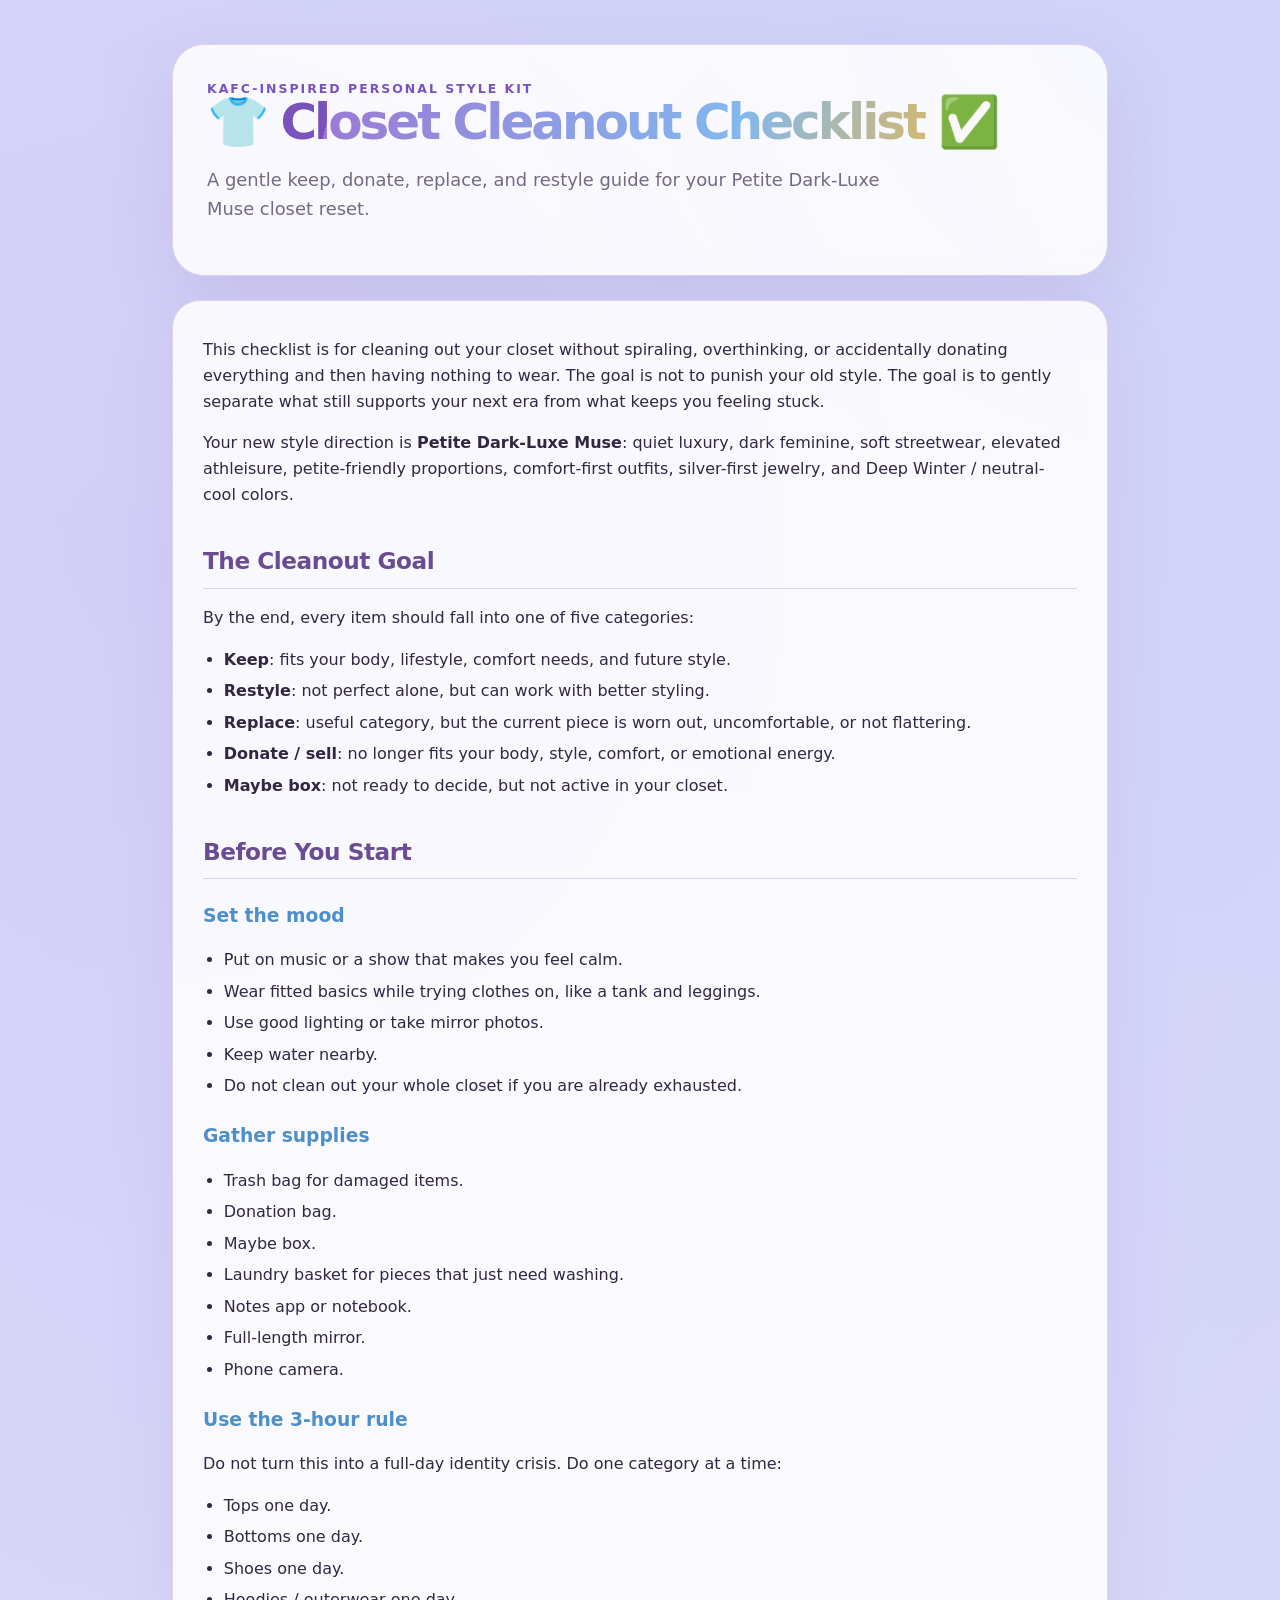
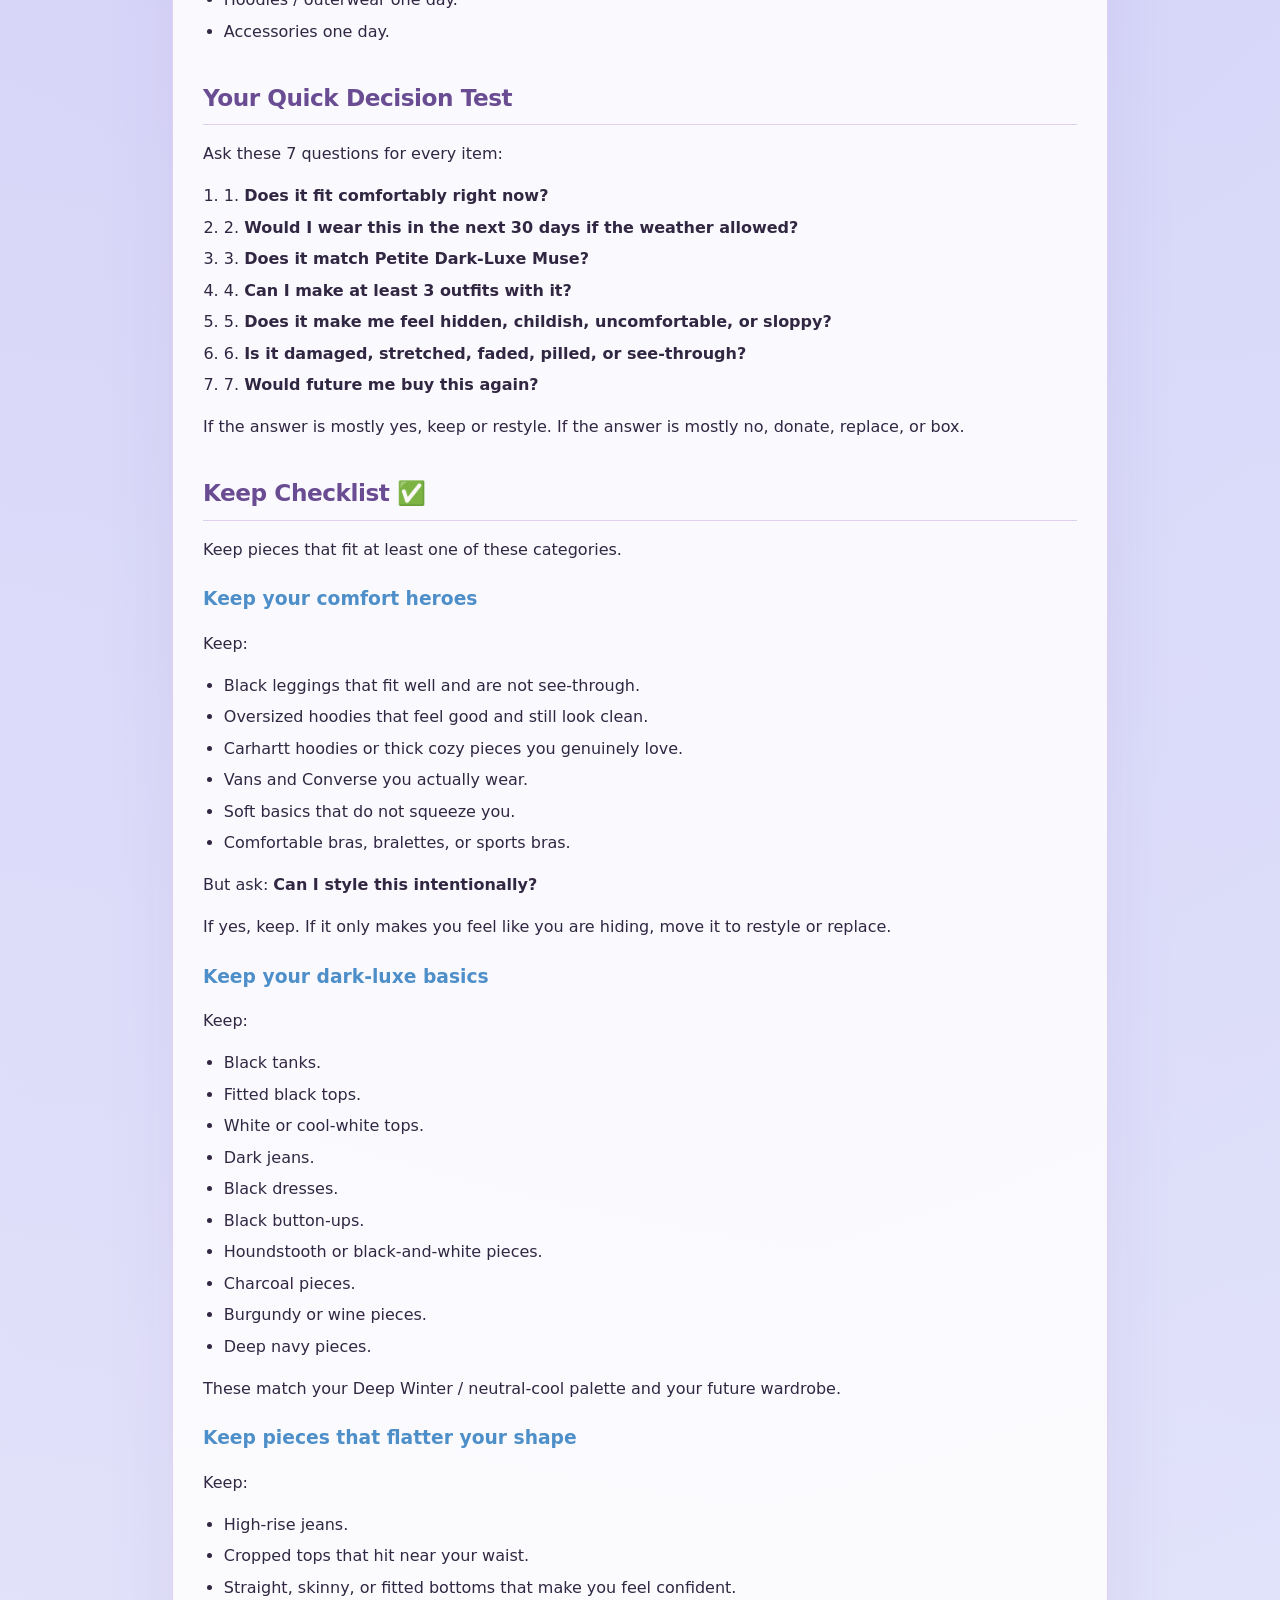
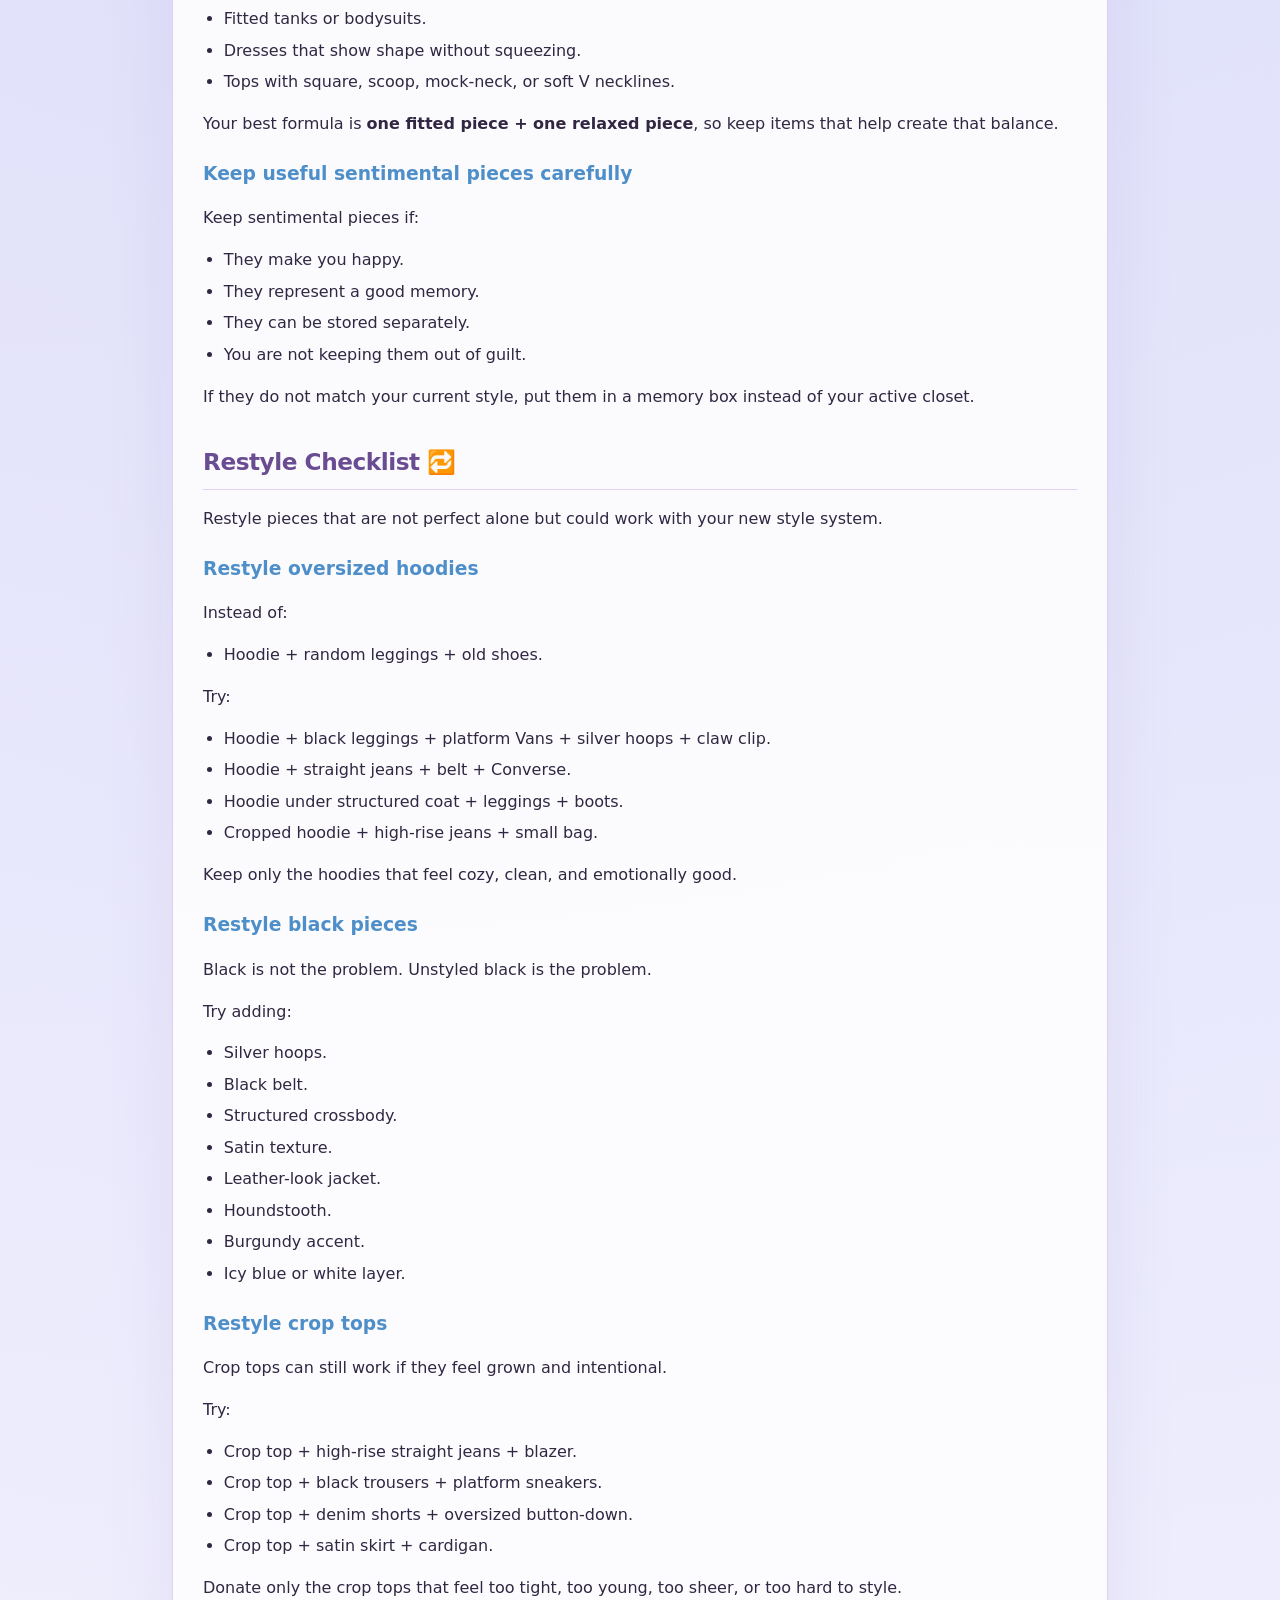
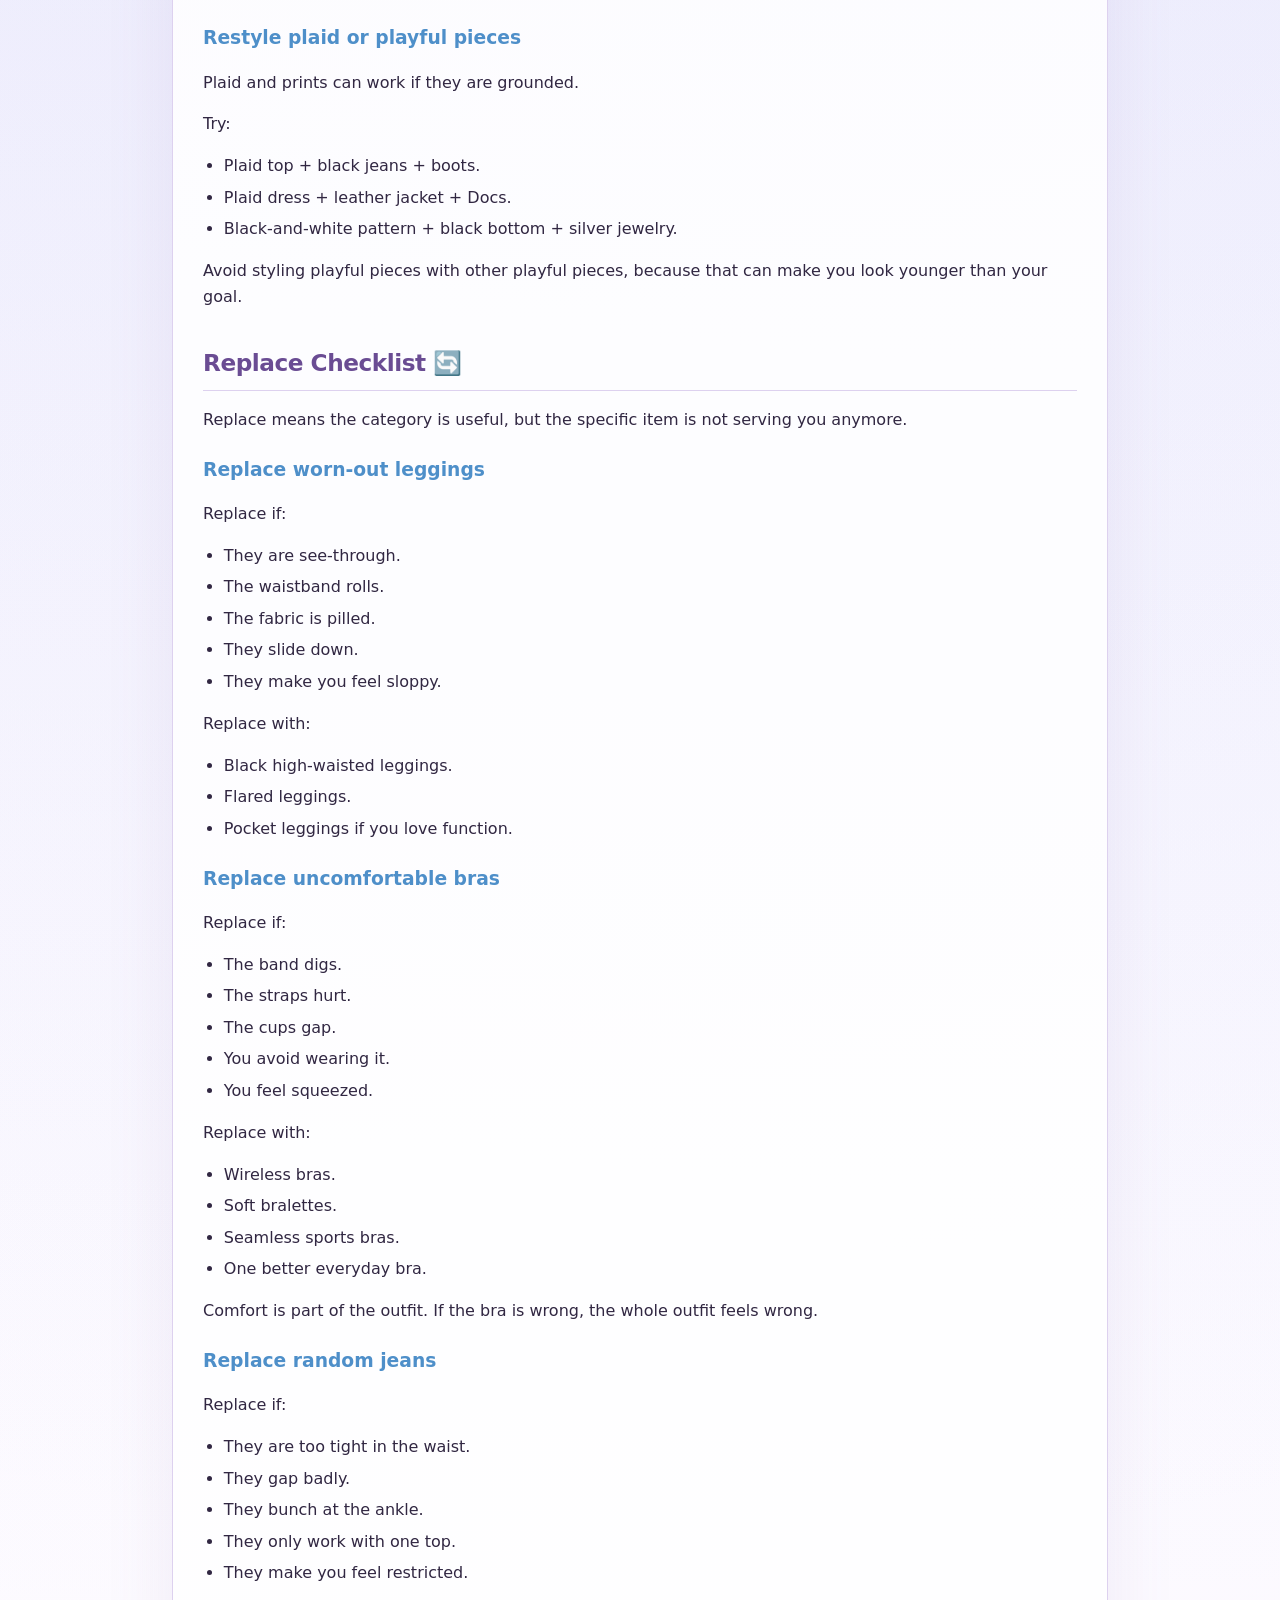
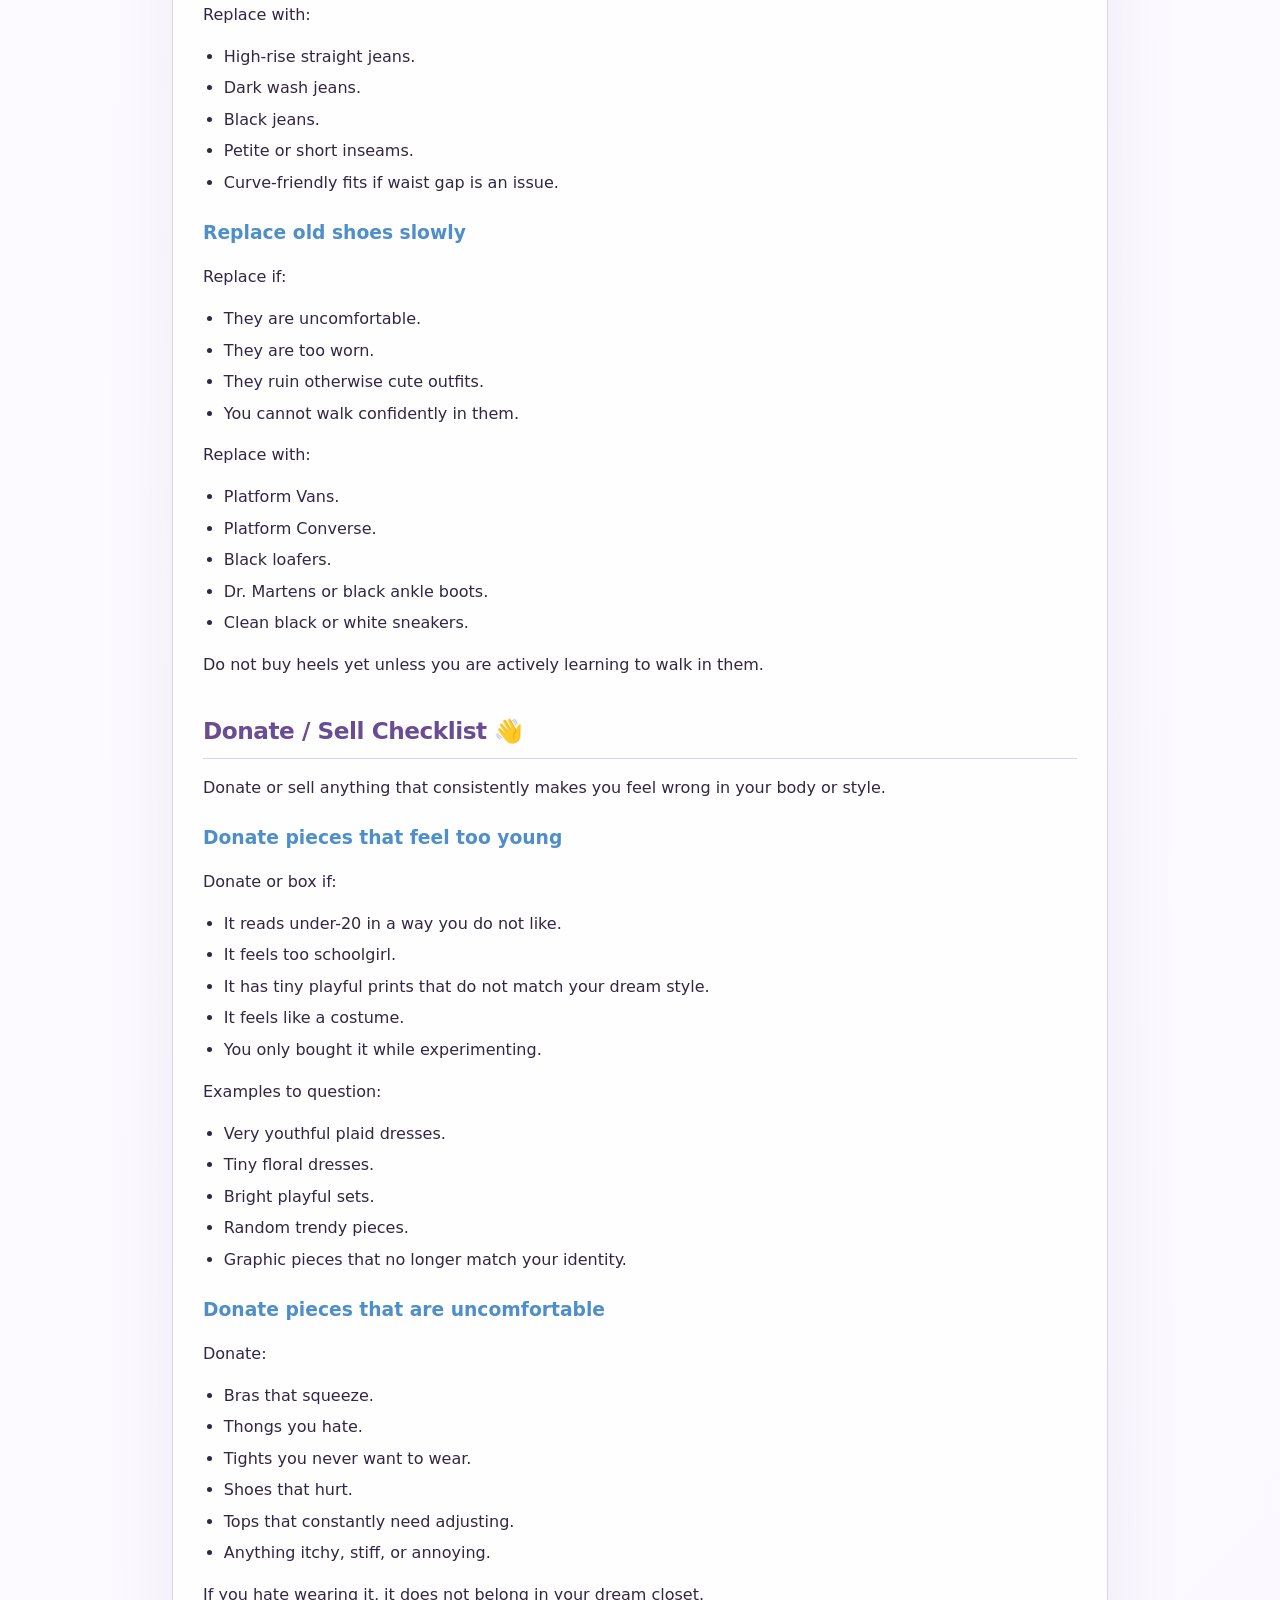
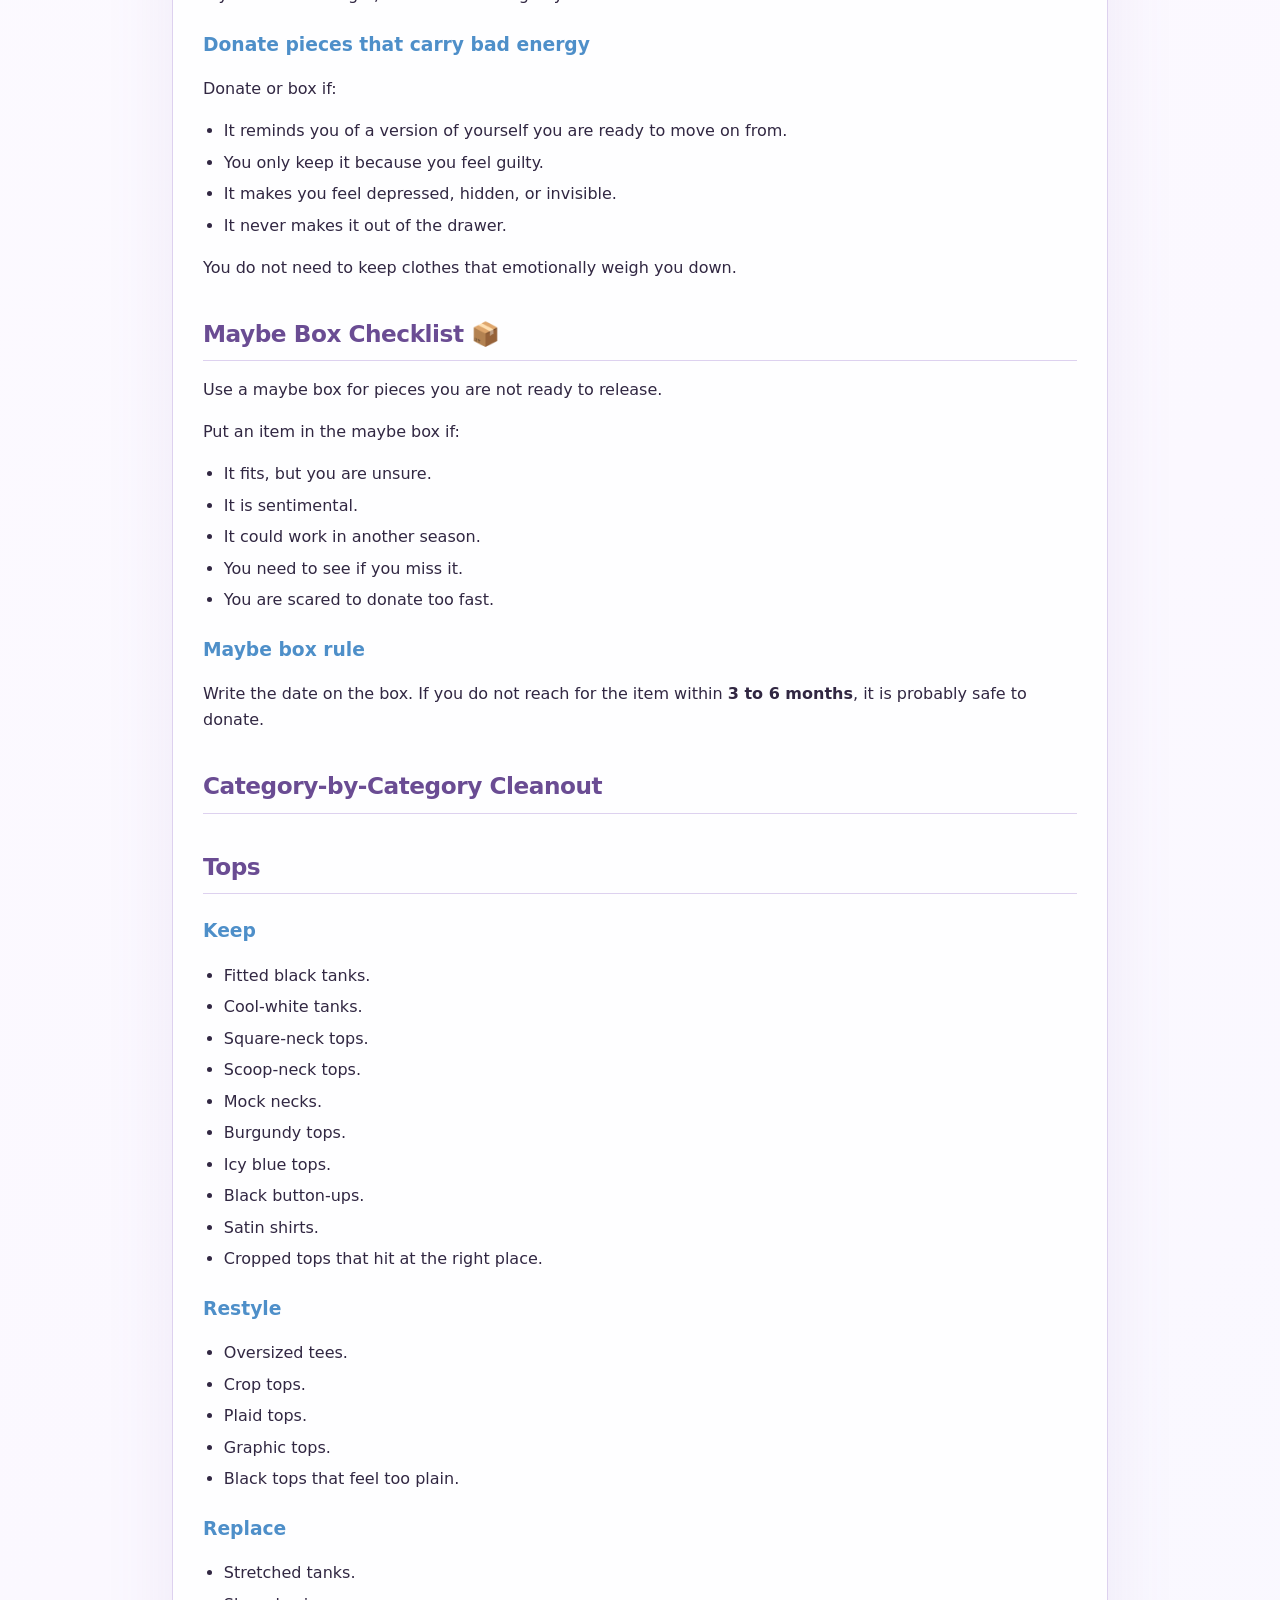
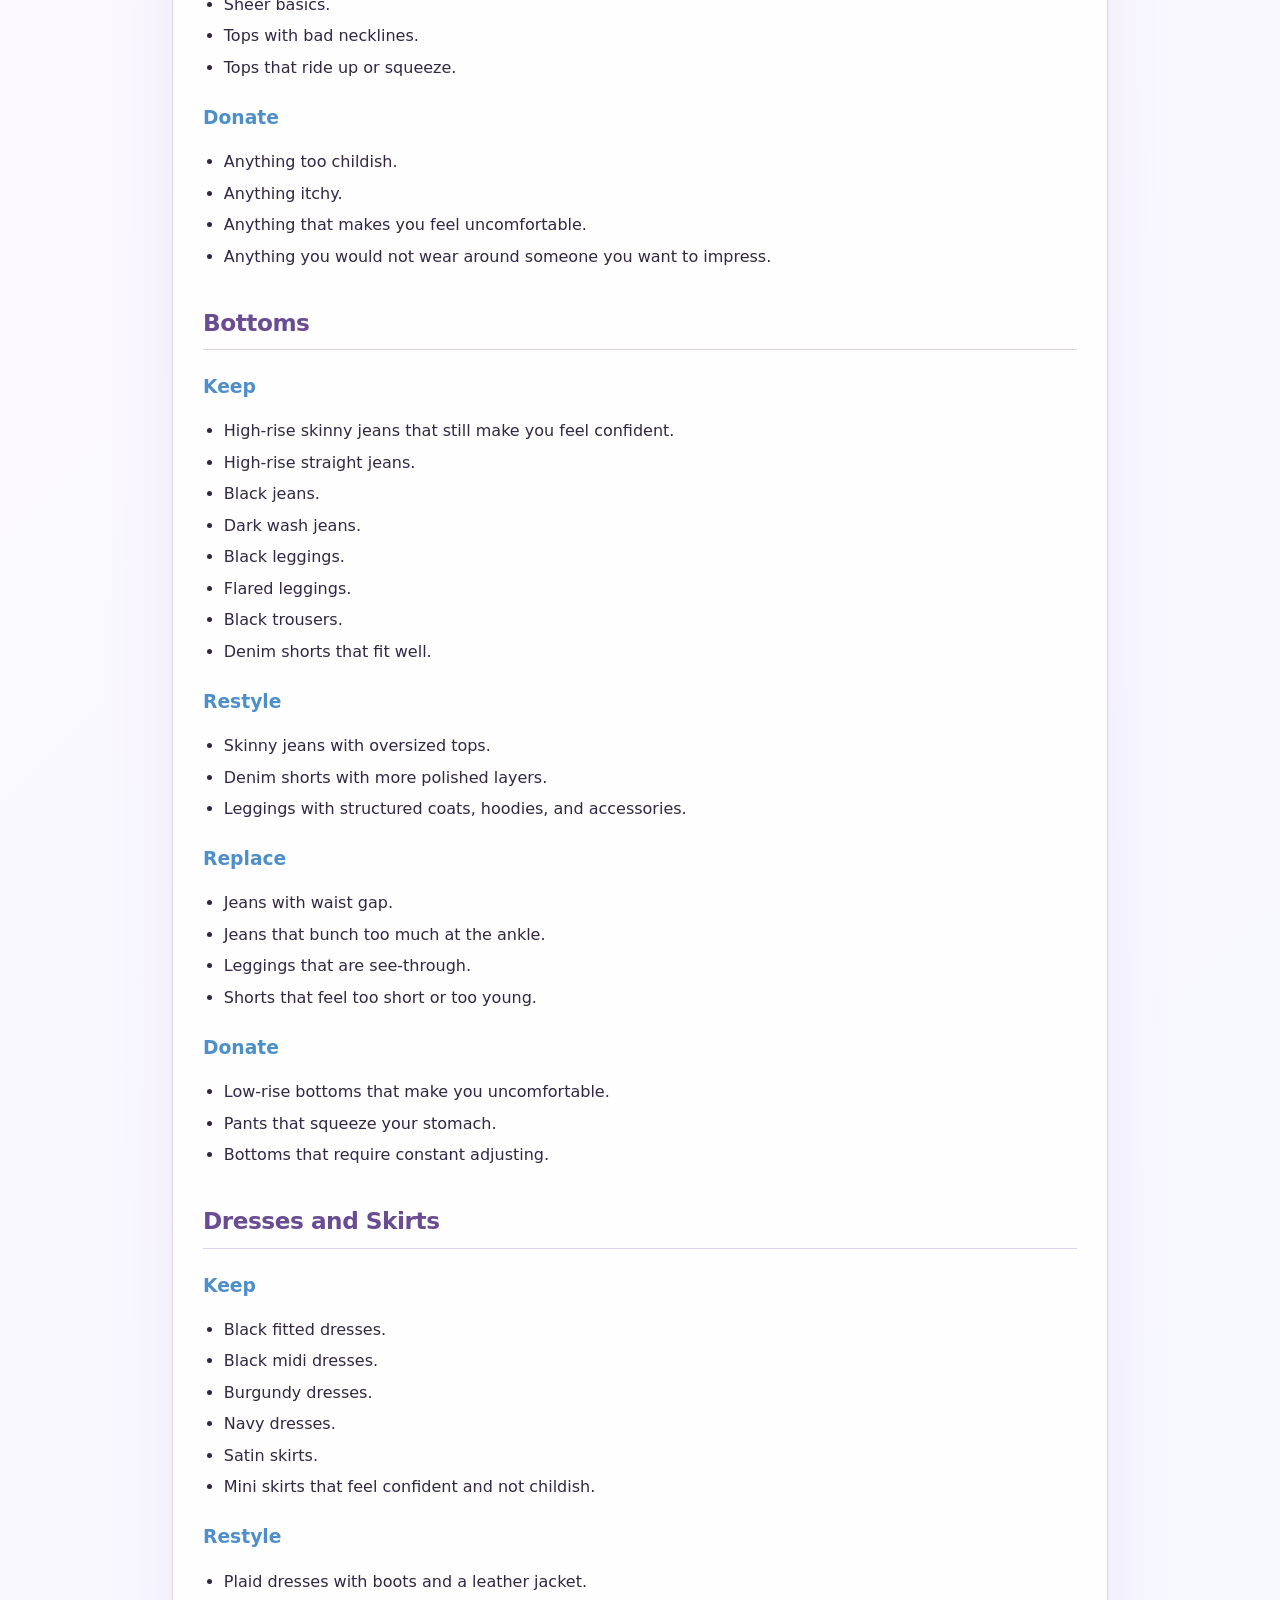
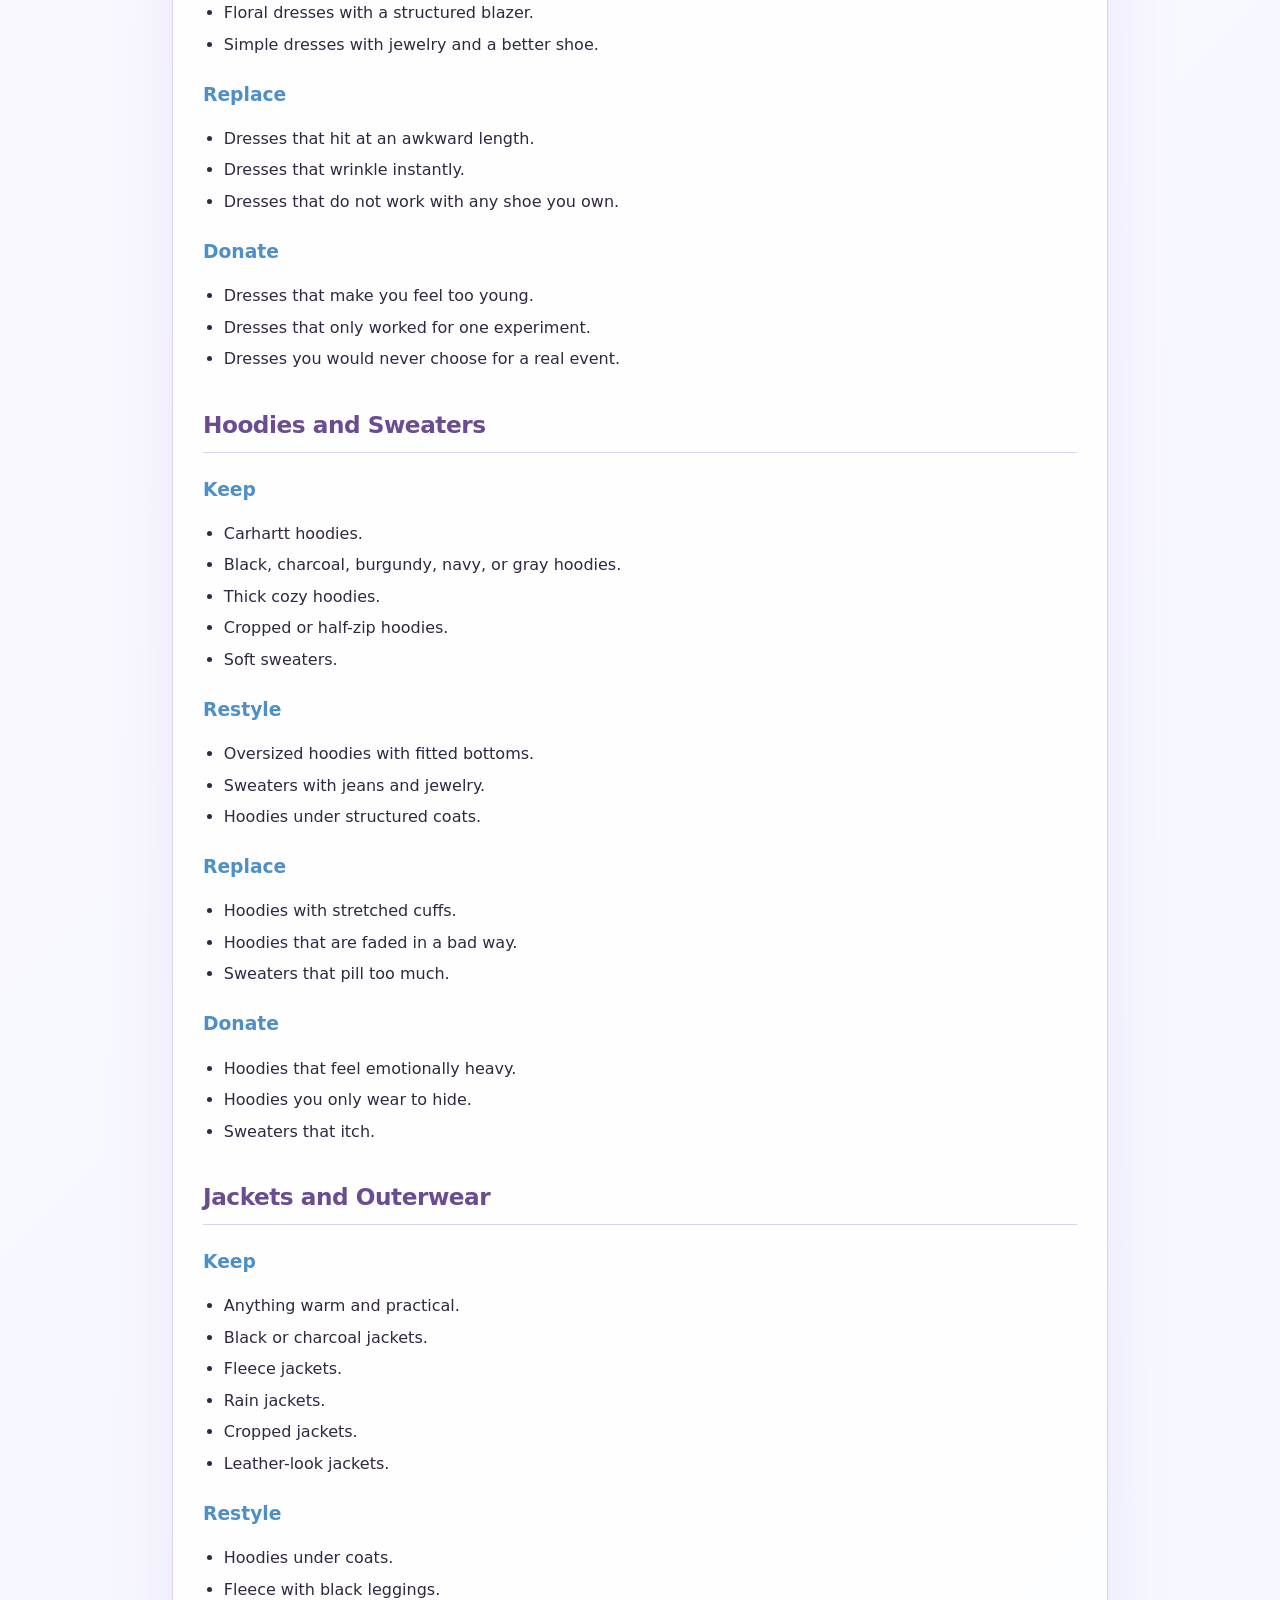
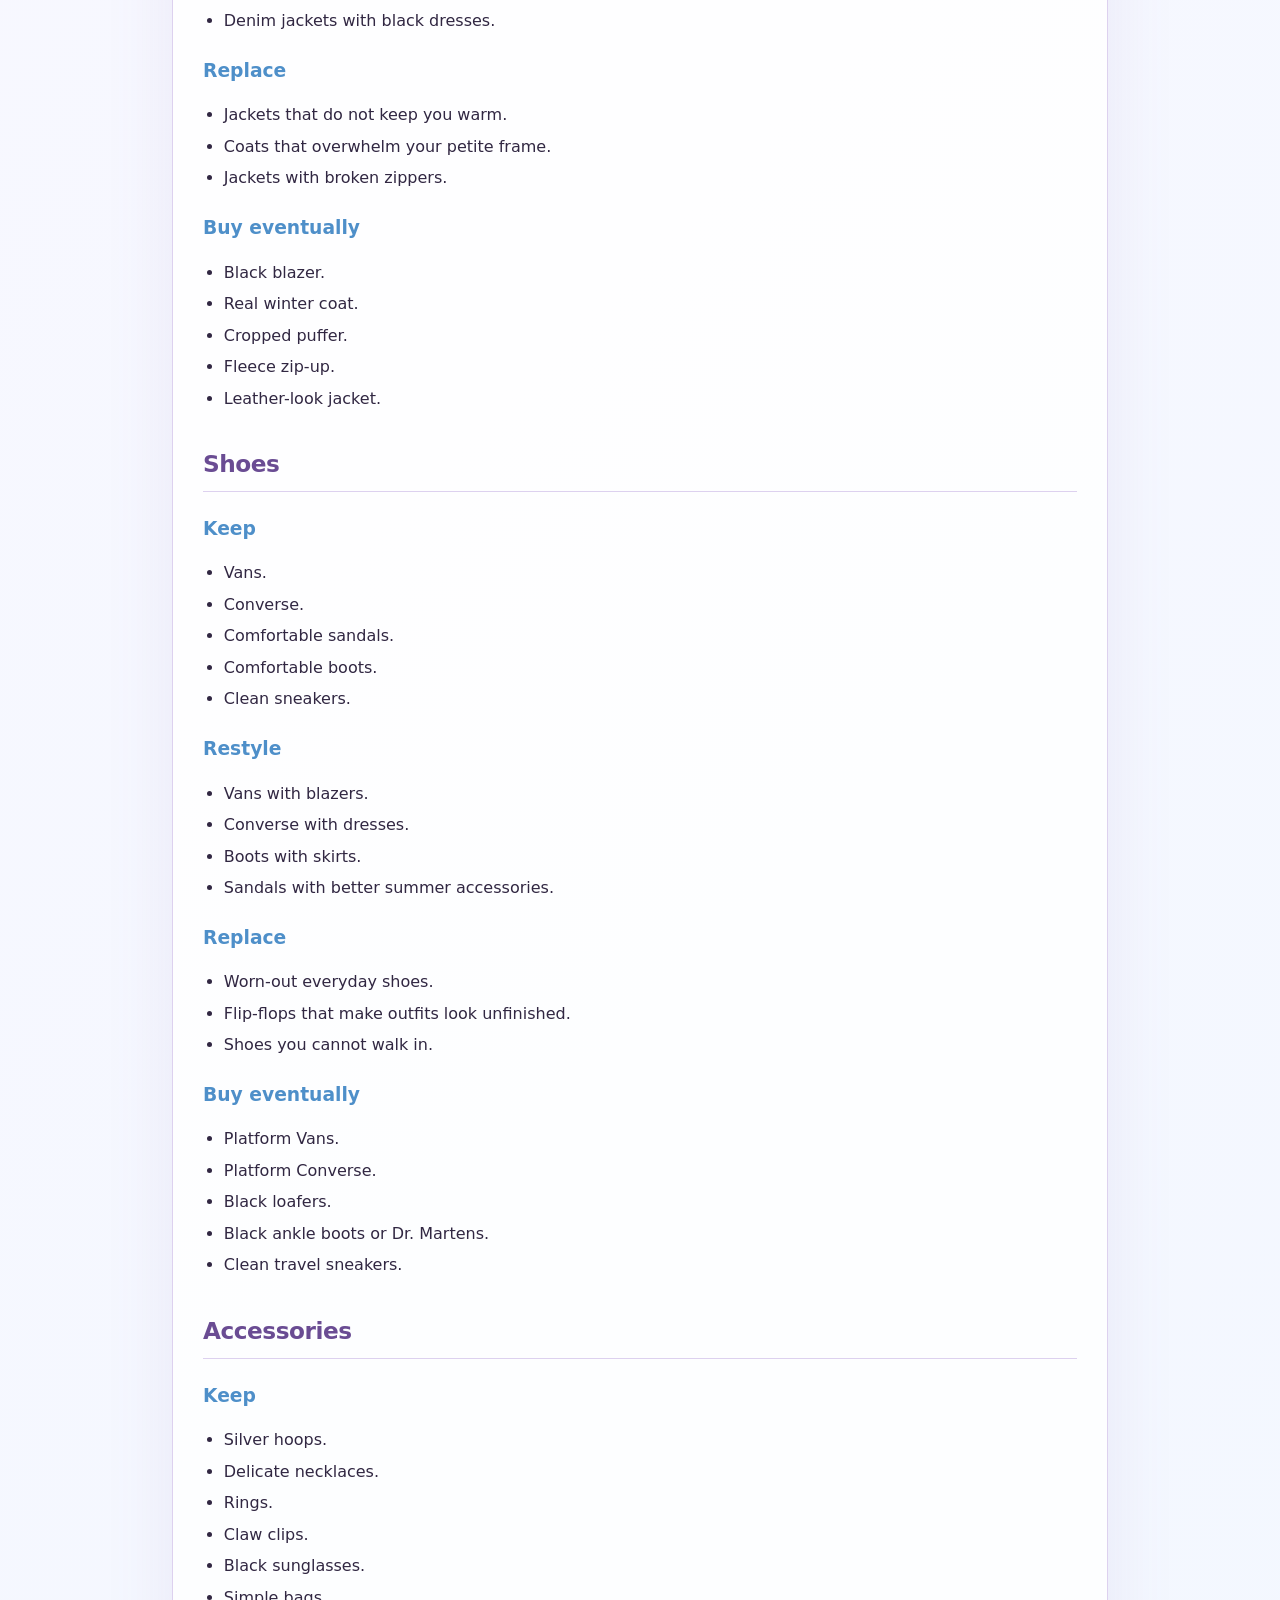
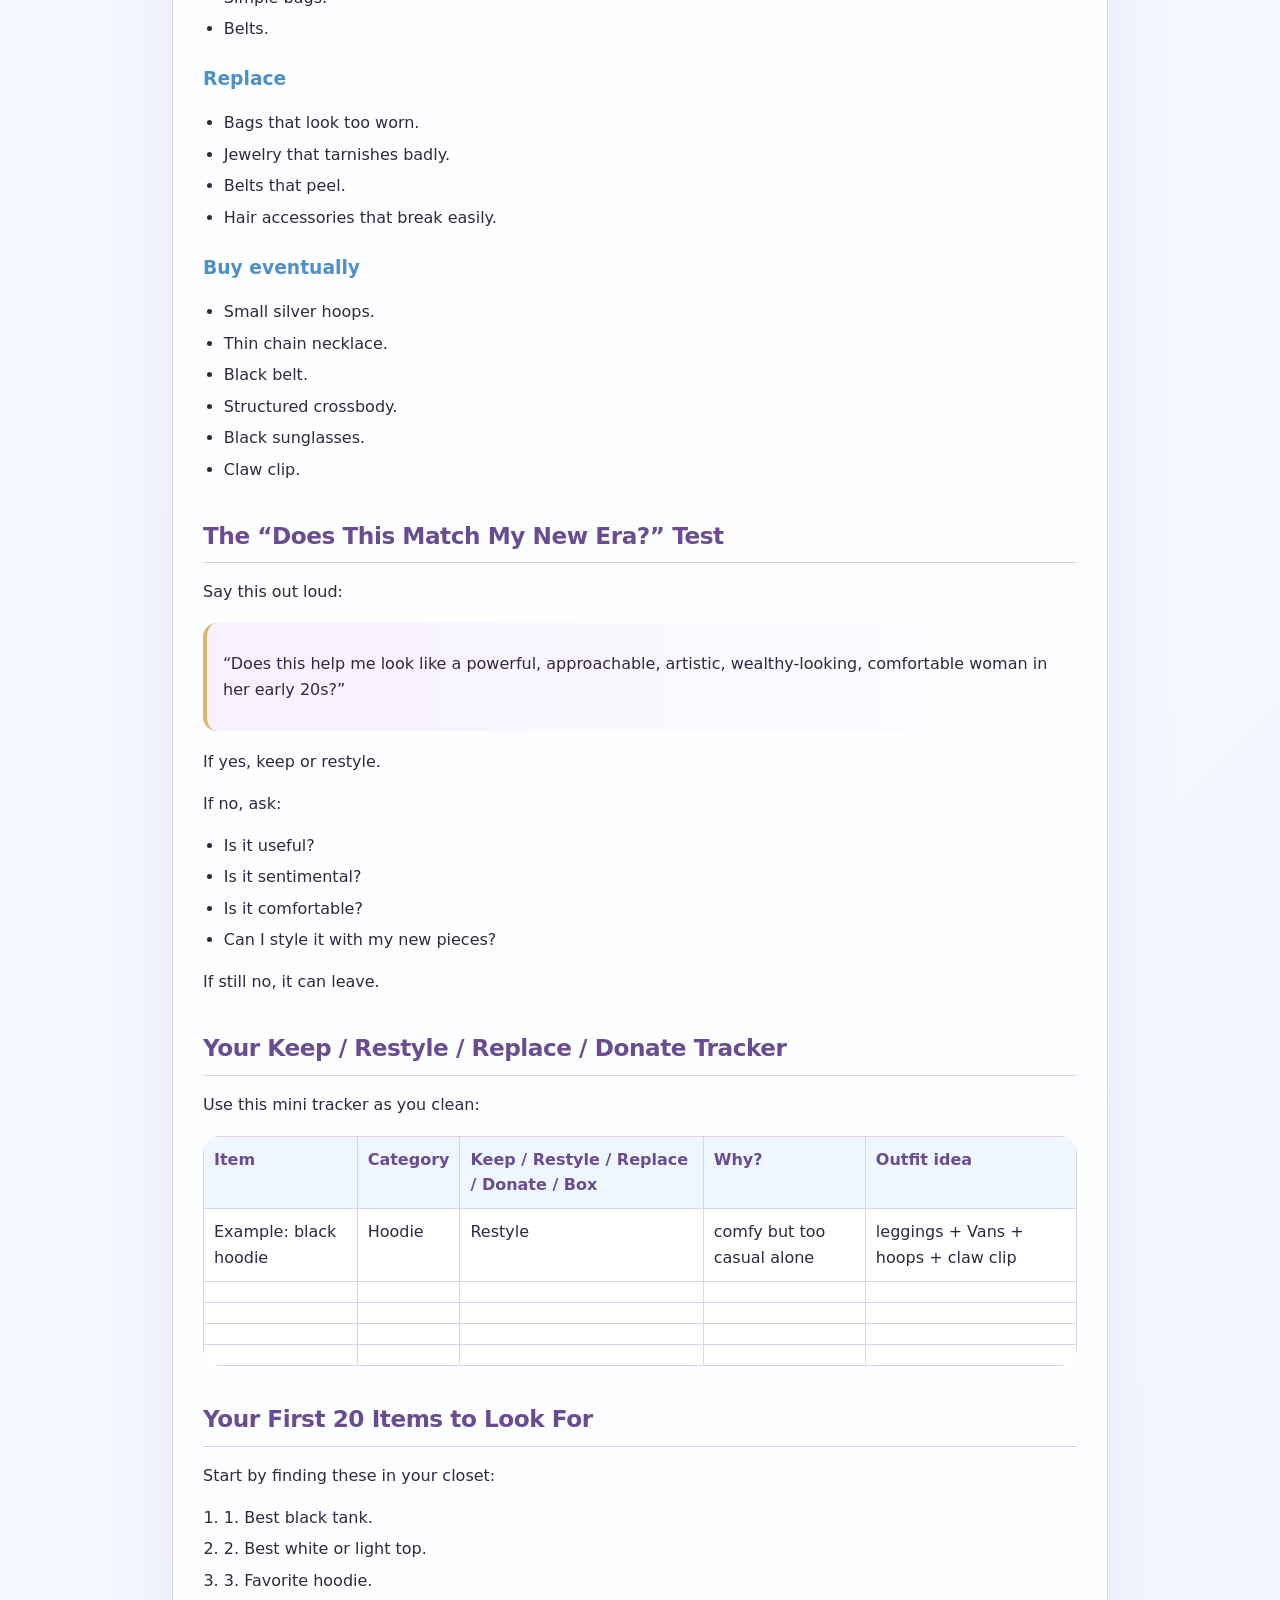
==== commit deb51040: "title fix" ====
--- a/closet.html
+++ b/closet.html
@@ -10,7 +10,7 @@
     <div class="wrap">
       <header class="hero">
         <div class="kicker">KAFC-inspired personal style kit</div>
-        <h1>👕 Closet Cleanout Checklist ✅</h1>
+        <h1>👕<span class="text--transparent"> Closet Cleanout Checklist </span>✅</h1>
         <p class="subtitle">
           A gentle keep, donate, replace, and restyle guide for your Petite
           Dark-Luxe Muse closet reset.
--- a/closet.css
+++ b/closet.css
@@ -11,8 +11,14 @@
 }
 * {
   box-sizing: border-box;
+  scroll-behavior: smooth;
+  @import url("https://fonts.googleapis.com/css2?family=Quicksand:wght@300..700&display=swap");
 }
 body {
+  font-family: "Quicksand", sans-serif;
+  font-optical-sizing: auto;
+  font-weight: <weight>;
+  font-style: normal;
   margin: 0;
   font-family:
     Inter,
@@ -58,14 +64,16 @@
   text-transform: uppercase;
 }
 h1 {
-  font-size: clamp(2.3rem, 6vw, 5rem);
-  line-height: 0.98;
-  margin: 8px 0 14px;
-  letter-spacing: -0.055em;
-  background: linear-gradient(
+  font-size: 50px;
+  line-height: 0.95;
+  margin: 0 0 18px;
+  letter-spacing: -0.06em;
+}
+.text--transparent {
+background: linear-gradient(
     105deg,
-    #7a52be,
-    #9b7ad6 34%,
+    #7a52be 10%,
+    #9b7ad6 10%,
     #82b8ee 70%,
     #d8b86a
   );
